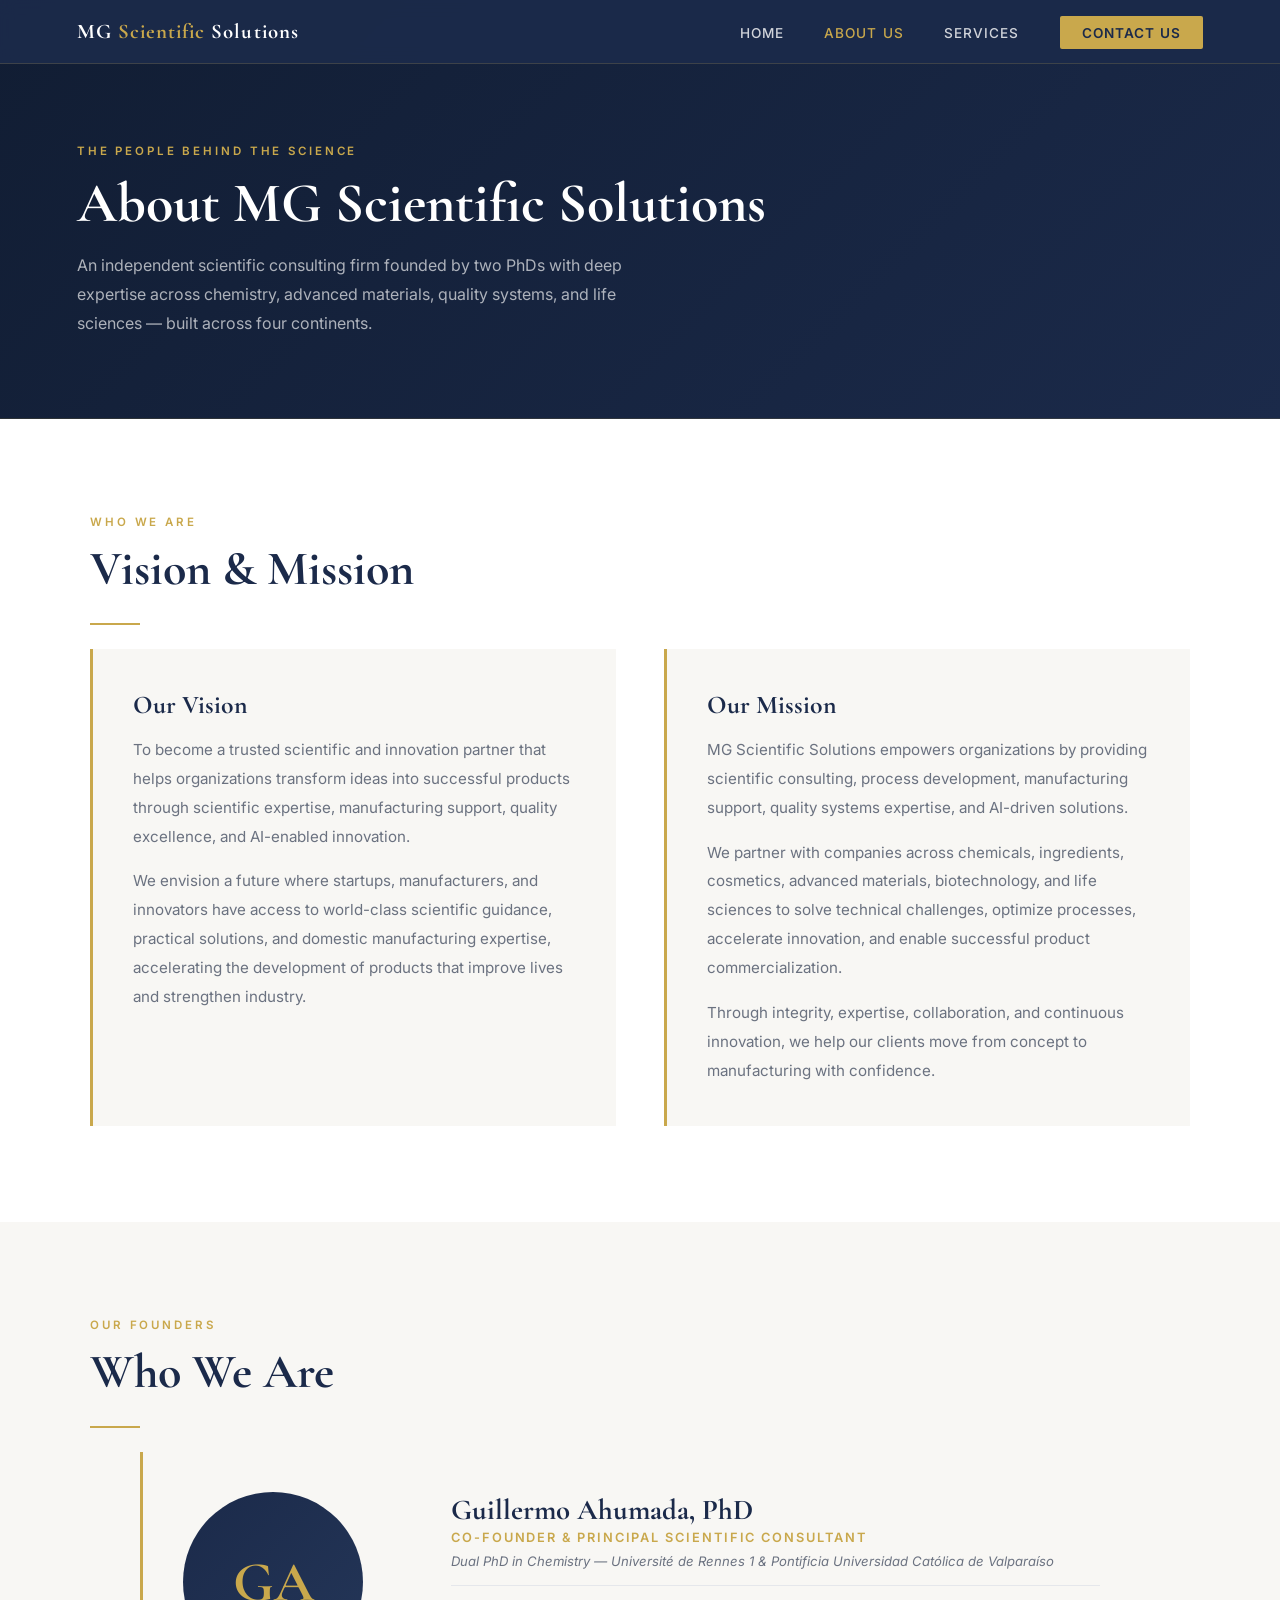
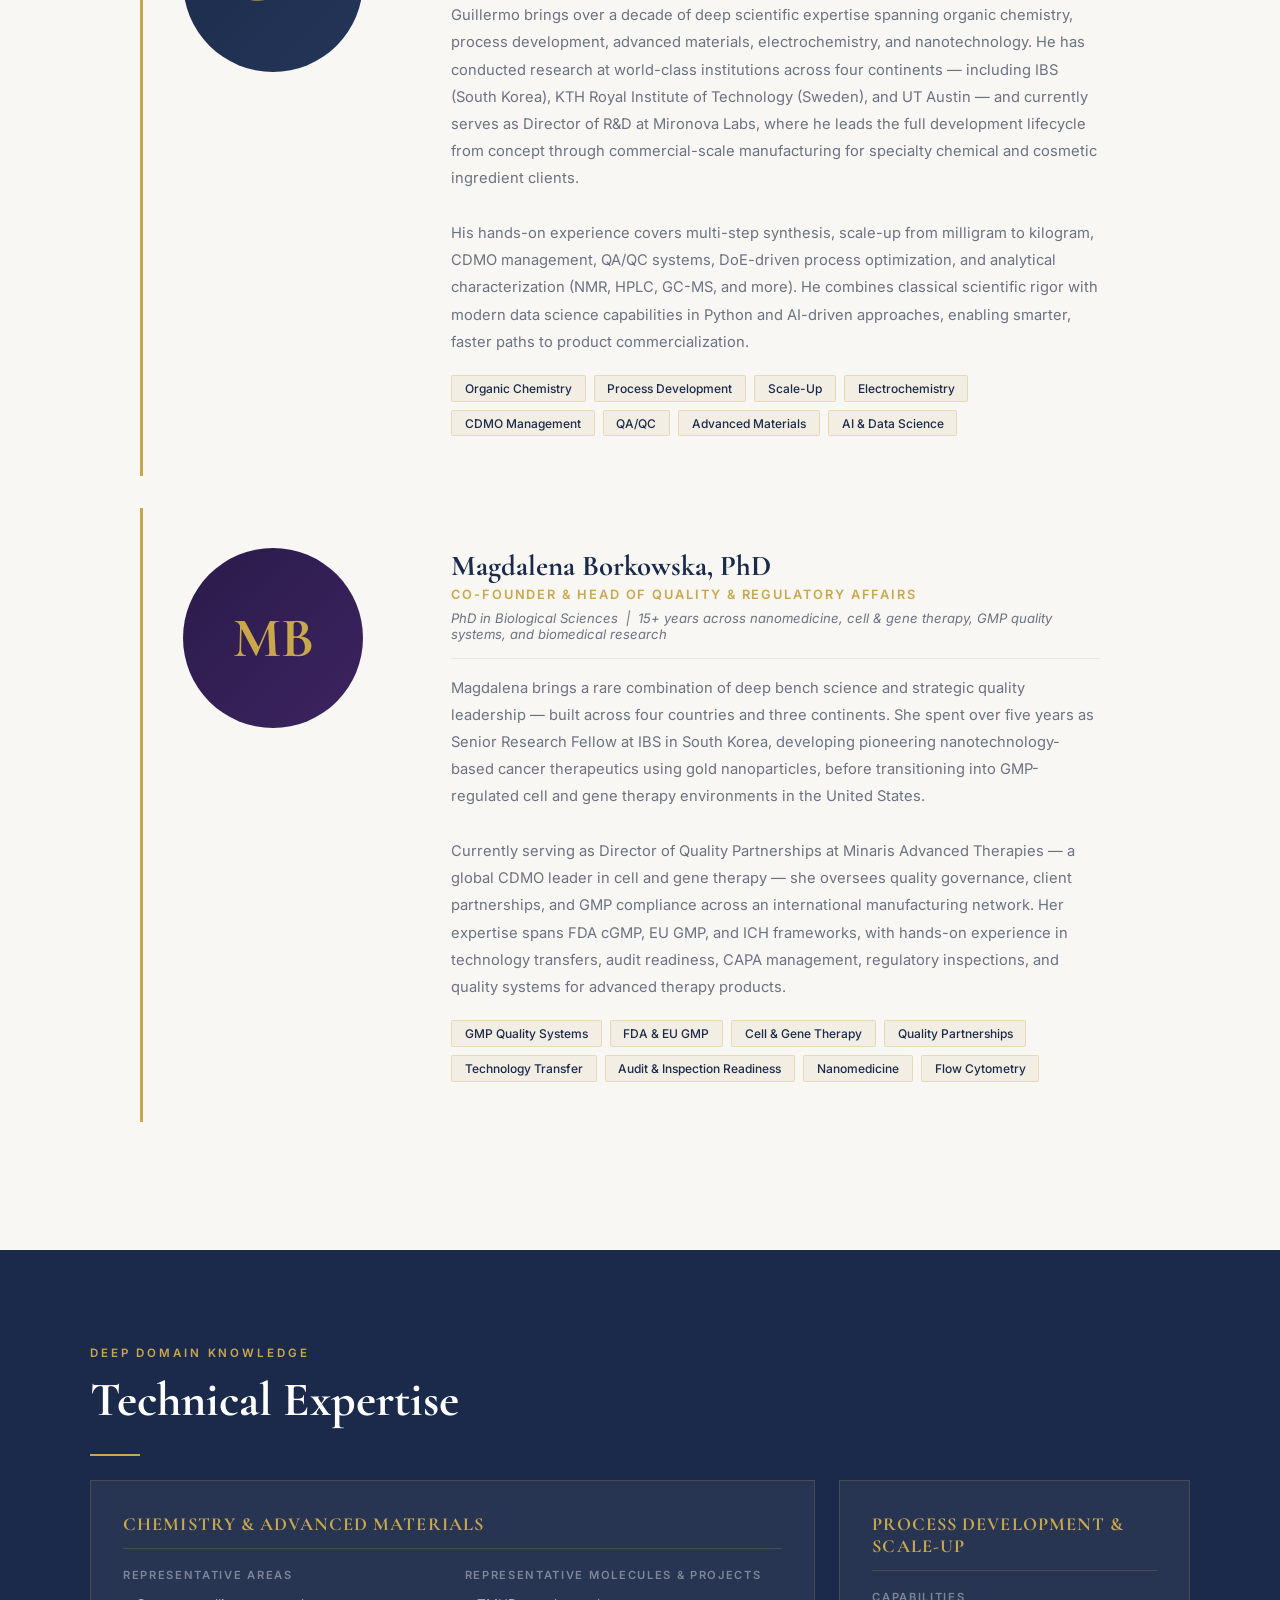
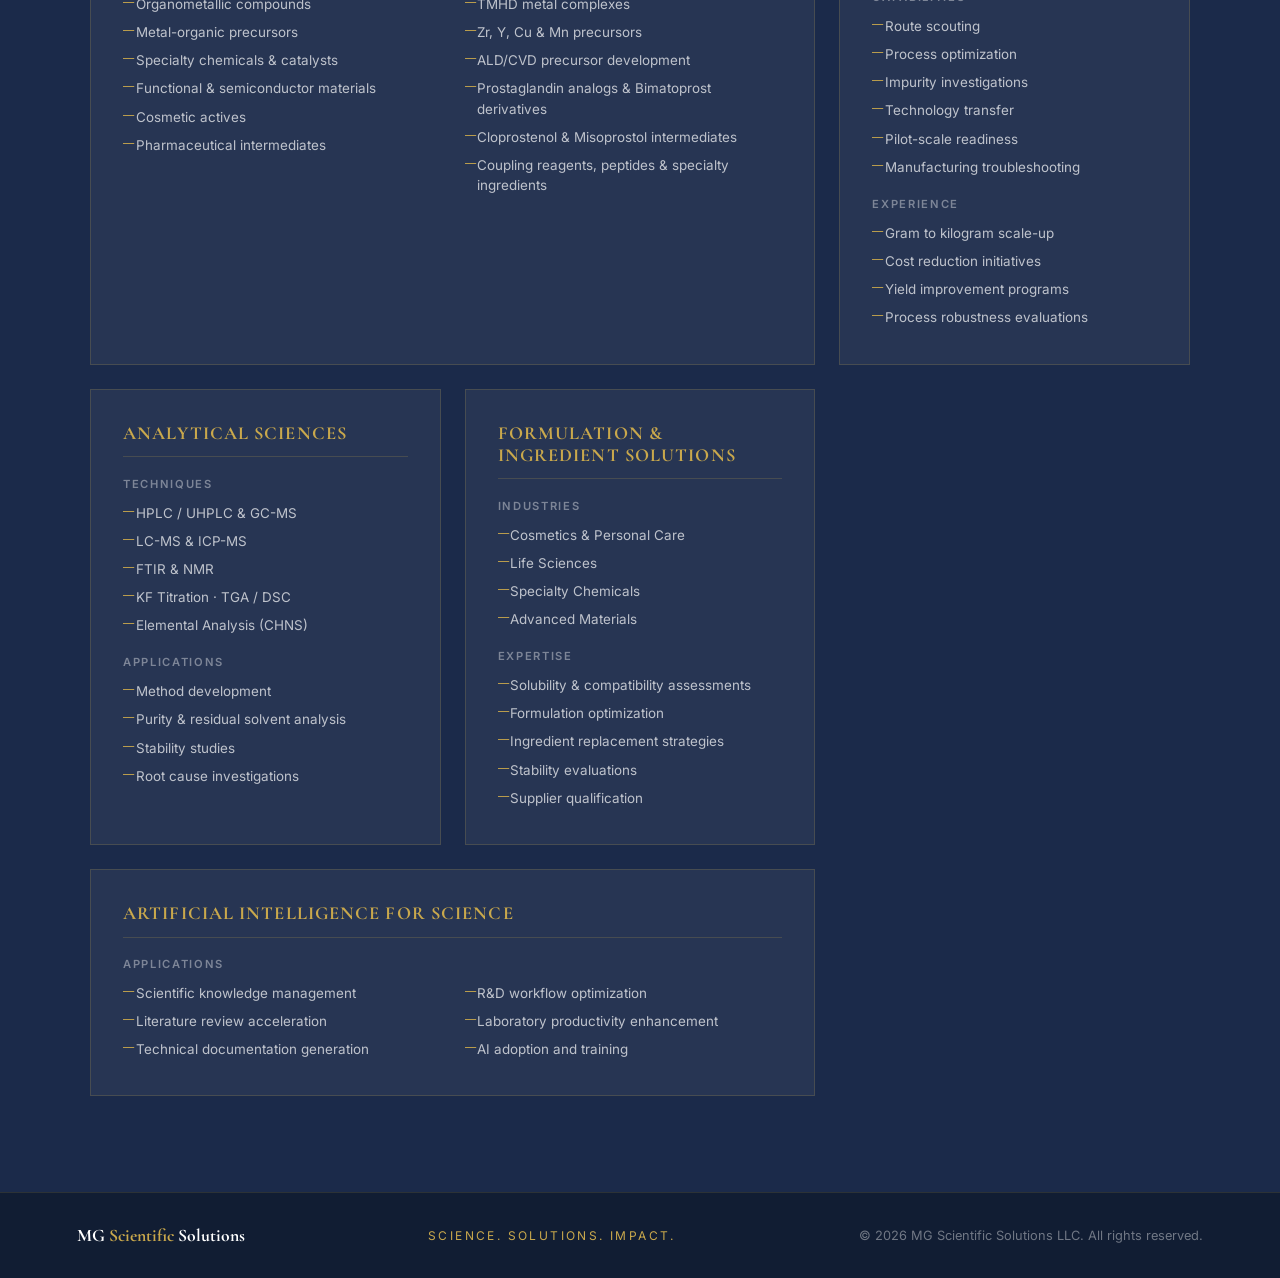
==== about.html @ 486f7069 "Restructure into 4 separate pages with shared stylesheet" ====
<!DOCTYPE html>
<html lang="en">
<head>
  <meta charset="UTF-8" />
  <meta name="viewport" content="width=device-width, initial-scale=1.0" />
  <title>About Us | MG Scientific Solutions</title>
  <meta name="description" content="Meet the team behind MG Scientific Solutions — Guillermo Ahumada and Magdalena Borkowska, two PhDs with 15+ years of experience across chemistry, advanced materials, quality systems, and cell & gene therapy." />
  <meta name="robots" content="index, follow" />
  <link href="https://fonts.googleapis.com/css2?family=Cormorant+Garamond:wght@400;600;700&family=Inter:wght@300;400;500;600&display=swap" rel="stylesheet" />
  <link rel="stylesheet" href="styles.css" />
  <style>
    .vm-grid { display: grid; grid-template-columns: 1fr 1fr; gap: 3rem; max-width: 1100px; margin: 0 auto; }
    .vm-card { padding: 2.5rem; border-left: 3px solid var(--gold); background: var(--off-white); }
    .vm-card h3 { font-family: 'Cormorant Garamond', serif; font-size: 1.6rem; font-weight: 700; color: var(--navy); margin-bottom: 1rem; }
    .vm-card p { color: var(--gray); font-size: 0.95rem; line-height: 1.9; }
    .vm-card p + p { margin-top: 1rem; }
    @media (max-width: 768px) { .vm-grid { grid-template-columns: 1fr; } }
  </style>
</head>
<body>

  <nav>
    <a href="index.html" class="nav-logo">MG <span>Scientific</span> Solutions</a>
    <ul class="nav-links">
      <li><a href="index.html">Home</a></li>
      <li><a href="about.html" class="active">About Us</a></li>
      <li><a href="services.html">Services</a></li>
      <li><a href="contact.html" class="nav-cta">Contact Us</a></li>
    </ul>
  </nav>

  <!-- PAGE HERO -->
  <div class="page-hero">
    <div class="section-label">The People Behind The Science</div>
    <h1>About MG Scientific Solutions</h1>
    <p>An independent scientific consulting firm founded by two PhDs with deep expertise across chemistry, advanced materials, quality systems, and life sciences — built across four continents.</p>
  </div>

  <!-- VISION & MISSION -->
  <section style="background:var(--white);">
    <div style="max-width:1100px; margin:0 auto;">
      <div class="section-label">Who We Are</div>
      <h2 class="section-title">Vision &amp; Mission</h2>
      <div class="divider"></div>
      <div class="vm-grid">
        <div class="vm-card">
          <h3>Our Vision</h3>
          <p>To become a trusted scientific and innovation partner that helps organizations transform ideas into successful products through scientific expertise, manufacturing support, quality excellence, and AI-enabled innovation.</p>
          <p>We envision a future where startups, manufacturers, and innovators have access to world-class scientific guidance, practical solutions, and domestic manufacturing expertise, accelerating the development of products that improve lives and strengthen industry.</p>
        </div>
        <div class="vm-card">
          <h3>Our Mission</h3>
          <p>MG Scientific Solutions empowers organizations by providing scientific consulting, process development, manufacturing support, quality systems expertise, and AI-driven solutions.</p>
          <p>We partner with companies across chemicals, ingredients, cosmetics, advanced materials, biotechnology, and life sciences to solve technical challenges, optimize processes, accelerate innovation, and enable successful product commercialization.</p>
          <p>Through integrity, expertise, collaboration, and continuous innovation, we help our clients move from concept to manufacturing with confidence.</p>
        </div>
      </div>
    </div>
  </section>

  <!-- TEAM -->
  <section style="background:var(--off-white);">
    <div style="max-width:1100px; margin:0 auto;">
      <div class="section-label">Our Founders</div>
      <h2 class="section-title">Who We Are</h2>
      <div class="divider"></div>

      <div class="team-card">
        <div><div class="team-avatar">GA</div></div>
        <div class="team-info">
          <h3>Guillermo Ahumada, PhD</h3>
          <div class="team-role">Co-Founder &amp; Principal Scientific Consultant</div>
          <div class="team-credentials">Dual PhD in Chemistry — Université de Rennes 1 &amp; Pontificia Universidad Católica de Valparaíso</div>
          <p class="team-bio">Guillermo brings over a decade of deep scientific expertise spanning organic chemistry, process development, advanced materials, electrochemistry, and nanotechnology. He has conducted research at world-class institutions across four continents — including IBS (South Korea), KTH Royal Institute of Technology (Sweden), and UT Austin — and currently serves as Director of R&amp;D at Mironova Labs, where he leads the full development lifecycle from concept through commercial-scale manufacturing for specialty chemical and cosmetic ingredient clients.<br/><br/>
          His hands-on experience covers multi-step synthesis, scale-up from milligram to kilogram, CDMO management, QA/QC systems, DoE-driven process optimization, and analytical characterization (NMR, HPLC, GC-MS, and more). He combines classical scientific rigor with modern data science capabilities in Python and AI-driven approaches, enabling smarter, faster paths to product commercialization.</p>
          <div class="team-tags">
            <span class="team-tag">Organic Chemistry</span>
            <span class="team-tag">Process Development</span>
            <span class="team-tag">Scale-Up</span>
            <span class="team-tag">Electrochemistry</span>
            <span class="team-tag">CDMO Management</span>
            <span class="team-tag">QA/QC</span>
            <span class="team-tag">Advanced Materials</span>
            <span class="team-tag">AI &amp; Data Science</span>
          </div>
        </div>
      </div>

      <div class="team-card">
        <div><div class="team-avatar" style="background:linear-gradient(135deg,#2a1a4a 0%,#3d2460 100%);">MB</div></div>
        <div class="team-info">
          <h3>Magdalena Borkowska, PhD</h3>
          <div class="team-role">Co-Founder &amp; Head of Quality &amp; Regulatory Affairs</div>
          <div class="team-credentials">PhD in Biological Sciences &nbsp;|&nbsp; 15+ years across nanomedicine, cell &amp; gene therapy, GMP quality systems, and biomedical research</div>
          <p class="team-bio">Magdalena brings a rare combination of deep bench science and strategic quality leadership — built across four countries and three continents. She spent over five years as Senior Research Fellow at IBS in South Korea, developing pioneering nanotechnology-based cancer therapeutics using gold nanoparticles, before transitioning into GMP-regulated cell and gene therapy environments in the United States.<br/><br/>
          Currently serving as Director of Quality Partnerships at Minaris Advanced Therapies — a global CDMO leader in cell and gene therapy — she oversees quality governance, client partnerships, and GMP compliance across an international manufacturing network. Her expertise spans FDA cGMP, EU GMP, and ICH frameworks, with hands-on experience in technology transfers, audit readiness, CAPA management, regulatory inspections, and quality systems for advanced therapy products.</p>
          <div class="team-tags">
            <span class="team-tag">GMP Quality Systems</span>
            <span class="team-tag">FDA &amp; EU GMP</span>
            <span class="team-tag">Cell &amp; Gene Therapy</span>
            <span class="team-tag">Quality Partnerships</span>
            <span class="team-tag">Technology Transfer</span>
            <span class="team-tag">Audit &amp; Inspection Readiness</span>
            <span class="team-tag">Nanomedicine</span>
            <span class="team-tag">Flow Cytometry</span>
          </div>
        </div>
      </div>
    </div>
  </section>

  <!-- TECHNICAL EXPERTISE -->
  <section style="background:var(--navy);">
    <div style="max-width:1100px; margin:0 auto;">
      <div class="section-label">Deep Domain Knowledge</div>
      <h2 class="section-title" style="color:var(--white);">Technical Expertise</h2>
      <div class="divider"></div>
      <div class="expertise-grid">
        <div class="expertise-card wide">
          <h3>Chemistry &amp; Advanced Materials</h3>
          <div class="expertise-two-col">
            <div>
              <div class="expertise-col-label">Representative Areas</div>
              <ul class="expertise-list">
                <li>Organometallic compounds</li>
                <li>Metal-organic precursors</li>
                <li>Specialty chemicals &amp; catalysts</li>
                <li>Functional &amp; semiconductor materials</li>
                <li>Cosmetic actives</li>
                <li>Pharmaceutical intermediates</li>
              </ul>
            </div>
            <div>
              <div class="expertise-col-label">Representative Molecules &amp; Projects</div>
              <ul class="expertise-list">
                <li>TMHD metal complexes</li>
                <li>Zr, Y, Cu &amp; Mn precursors</li>
                <li>ALD/CVD precursor development</li>
                <li>Prostaglandin analogs &amp; Bimatoprost derivatives</li>
                <li>Cloprostenol &amp; Misoprostol intermediates</li>
                <li>Coupling reagents, peptides &amp; specialty ingredients</li>
              </ul>
            </div>
          </div>
        </div>
        <div class="expertise-card">
          <h3>Process Development &amp; Scale-Up</h3>
          <div class="expertise-col-label">Capabilities</div>
          <ul class="expertise-list">
            <li>Route scouting</li>
            <li>Process optimization</li>
            <li>Impurity investigations</li>
            <li>Technology transfer</li>
            <li>Pilot-scale readiness</li>
            <li>Manufacturing troubleshooting</li>
          </ul>
          <div class="expertise-col-label">Experience</div>
          <ul class="expertise-list">
            <li>Gram to kilogram scale-up</li>
            <li>Cost reduction initiatives</li>
            <li>Yield improvement programs</li>
            <li>Process robustness evaluations</li>
          </ul>
        </div>
        <div class="expertise-card">
          <h3>Analytical Sciences</h3>
          <div class="expertise-col-label">Techniques</div>
          <ul class="expertise-list">
            <li>HPLC / UHPLC &amp; GC-MS</li>
            <li>LC-MS &amp; ICP-MS</li>
            <li>FTIR &amp; NMR</li>
            <li>KF Titration · TGA / DSC</li>
            <li>Elemental Analysis (CHNS)</li>
          </ul>
          <div class="expertise-col-label">Applications</div>
          <ul class="expertise-list">
            <li>Method development</li>
            <li>Purity &amp; residual solvent analysis</li>
            <li>Stability studies</li>
            <li>Root cause investigations</li>
          </ul>
        </div>
        <div class="expertise-card">
          <h3>Formulation &amp; Ingredient Solutions</h3>
          <div class="expertise-col-label">Industries</div>
          <ul class="expertise-list">
            <li>Cosmetics &amp; Personal Care</li>
            <li>Life Sciences</li>
            <li>Specialty Chemicals</li>
            <li>Advanced Materials</li>
          </ul>
          <div class="expertise-col-label">Expertise</div>
          <ul class="expertise-list">
            <li>Solubility &amp; compatibility assessments</li>
            <li>Formulation optimization</li>
            <li>Ingredient replacement strategies</li>
            <li>Stability evaluations</li>
            <li>Supplier qualification</li>
          </ul>
        </div>
        <div class="expertise-card wide">
          <h3>Artificial Intelligence for Science</h3>
          <div class="expertise-two-col">
            <div>
              <div class="expertise-col-label">Applications</div>
              <ul class="expertise-list">
                <li>Scientific knowledge management</li>
                <li>Literature review acceleration</li>
                <li>Technical documentation generation</li>
              </ul>
            </div>
            <div>
              <div class="expertise-col-label">&nbsp;</div>
              <ul class="expertise-list">
                <li>R&amp;D workflow optimization</li>
                <li>Laboratory productivity enhancement</li>
                <li>AI adoption and training</li>
              </ul>
            </div>
          </div>
        </div>
      </div>
    </div>
  </section>

  <footer>
    <a href="index.html" class="footer-logo">MG <span>Scientific</span> Solutions</a>
    <p class="footer-tagline">Science. Solutions. Impact.</p>
    <p>&copy; 2026 MG Scientific Solutions LLC. All rights reserved.</p>
  </footer>

</body>
</html>
---- styles.css ----
*, *::before, *::after { box-sizing: border-box; margin: 0; padding: 0; }

:root {
  --gold: #C9A84C;
  --gold-light: #e0c06e;
  --navy: #1B2A4A;
  --navy-dark: #111d33;
  --white: #ffffff;
  --off-white: #f8f7f4;
  --gray: #6b7280;
  --light-gray: #e5e7eb;
}

html { scroll-behavior: smooth; }

body {
  font-family: 'Inter', sans-serif;
  color: var(--navy);
  background: var(--white);
}

/* NAV */
nav {
  position: fixed;
  top: 0; left: 0; right: 0;
  z-index: 100;
  display: flex;
  align-items: center;
  justify-content: space-between;
  padding: 1.2rem 6%;
  background: rgba(27, 42, 74, 0.97);
  backdrop-filter: blur(8px);
  border-bottom: 1px solid rgba(201, 168, 76, 0.2);
}

.nav-logo {
  font-family: 'Cormorant Garamond', serif;
  font-size: 1.3rem;
  font-weight: 700;
  color: var(--white);
  letter-spacing: 0.05em;
  text-decoration: none;
}

.nav-logo span { color: var(--gold); }

.nav-links {
  display: flex;
  gap: 2.5rem;
  list-style: none;
  align-items: center;
}

.nav-links a {
  color: rgba(255,255,255,0.8);
  text-decoration: none;
  font-size: 0.85rem;
  font-weight: 500;
  letter-spacing: 0.08em;
  text-transform: uppercase;
  transition: color 0.2s;
}

.nav-links a:hover { color: var(--gold); }
.nav-links a.active { color: var(--gold); }

.nav-cta {
  background: var(--gold) !important;
  color: var(--navy) !important;
  padding: 0.55rem 1.4rem;
  border-radius: 2px;
  font-weight: 600 !important;
  transition: background 0.2s !important;
}

.nav-cta:hover { background: var(--gold-light) !important; }

/* PAGE HERO (for inner pages) */
.page-hero {
  background: linear-gradient(135deg, var(--navy-dark) 0%, var(--navy) 100%);
  padding: 9rem 6% 5rem;
  border-bottom: 1px solid rgba(201,168,76,0.15);
}

.page-hero .section-label { margin-bottom: 0.8rem; }

.page-hero h1 {
  font-family: 'Cormorant Garamond', serif;
  font-size: clamp(2.2rem, 5vw, 3.5rem);
  font-weight: 700;
  color: var(--white);
  line-height: 1.15;
  margin-bottom: 1rem;
}

.page-hero p {
  color: rgba(255,255,255,0.65);
  font-size: 1rem;
  line-height: 1.8;
  max-width: 580px;
}

/* SECTIONS */
section { padding: 6rem 6%; }

.section-label {
  font-size: 0.72rem;
  letter-spacing: 0.25em;
  text-transform: uppercase;
  color: var(--gold);
  font-weight: 600;
  margin-bottom: 0.8rem;
}

.section-title {
  font-family: 'Cormorant Garamond', serif;
  font-size: clamp(2rem, 4vw, 3rem);
  font-weight: 700;
  color: var(--navy);
  line-height: 1.2;
  margin-bottom: 1.5rem;
}

.divider {
  width: 50px;
  height: 2px;
  background: var(--gold);
  margin-bottom: 1.5rem;
}

/* BUTTONS */
.btn-primary {
  background: var(--gold);
  color: var(--navy);
  padding: 0.9rem 2.2rem;
  border: none;
  border-radius: 2px;
  font-weight: 600;
  font-size: 0.9rem;
  letter-spacing: 0.06em;
  text-transform: uppercase;
  text-decoration: none;
  display: inline-block;
  transition: background 0.2s, transform 0.2s;
  cursor: pointer;
}

.btn-primary:hover { background: var(--gold-light); transform: translateY(-1px); }

.btn-outline {
  background: transparent;
  color: var(--white);
  padding: 0.9rem 2.2rem;
  border: 1px solid rgba(255,255,255,0.4);
  border-radius: 2px;
  font-weight: 500;
  font-size: 0.9rem;
  letter-spacing: 0.06em;
  text-transform: uppercase;
  text-decoration: none;
  display: inline-block;
  transition: border-color 0.2s, color 0.2s;
}

.btn-outline:hover { border-color: var(--gold); color: var(--gold); }

/* PILLARS */
.pillars-grid {
  display: grid;
  grid-template-columns: repeat(4, 1fr);
  gap: 1.5rem;
  max-width: 1100px;
  margin: 0 auto;
}

.pillar-card {
  background: var(--white);
  border: 1px solid var(--light-gray);
  border-top: 3px solid var(--gold);
  padding: 2rem 1.5rem;
  text-align: center;
  transition: transform 0.2s, box-shadow 0.2s;
}

.pillar-card:hover { transform: translateY(-4px); box-shadow: 0 12px 32px rgba(27,42,74,0.1); }

.pillar-icon {
  width: 52px; height: 52px;
  background: rgba(201,168,76,0.1);
  border-radius: 50%;
  display: flex;
  align-items: center;
  justify-content: center;
  margin: 0 auto 1.2rem;
  font-size: 1.4rem;
}

.pillar-card h3 {
  font-family: 'Cormorant Garamond', serif;
  font-size: 1.15rem;
  font-weight: 700;
  color: var(--navy);
  letter-spacing: 0.08em;
  text-transform: uppercase;
  margin-bottom: 0.6rem;
}

.pillar-card p { font-size: 0.85rem; color: var(--gray); line-height: 1.6; }

/* TEAM */
.team-card {
  display: grid;
  grid-template-columns: 220px 1fr;
  gap: 3rem;
  max-width: 1000px;
  margin: 0 auto 2rem;
  background: var(--off-white);
  border-left: 3px solid var(--gold);
  padding: 2.5rem;
}

.team-avatar {
  width: 180px; height: 180px;
  border-radius: 50%;
  background: linear-gradient(135deg, var(--navy) 0%, #243658 100%);
  display: flex;
  align-items: center;
  justify-content: center;
  font-family: 'Cormorant Garamond', serif;
  font-size: 3.5rem;
  font-weight: 700;
  color: var(--gold);
  flex-shrink: 0;
}

.team-info h3 {
  font-family: 'Cormorant Garamond', serif;
  font-size: 1.8rem;
  font-weight: 700;
  color: var(--navy);
  margin-bottom: 0.2rem;
}

.team-role {
  font-size: 0.8rem;
  letter-spacing: 0.15em;
  text-transform: uppercase;
  color: var(--gold);
  font-weight: 600;
  margin-bottom: 0.5rem;
}

.team-credentials {
  font-size: 0.82rem;
  color: var(--gray);
  font-style: italic;
  margin-bottom: 1rem;
  padding-bottom: 1rem;
  border-bottom: 1px solid var(--light-gray);
}

.team-bio { font-size: 0.92rem; color: var(--gray); line-height: 1.85; }

.team-tags { display: flex; flex-wrap: wrap; gap: 0.5rem; margin-top: 1.2rem; }

.team-tag {
  background: rgba(201,168,76,0.1);
  border: 1px solid rgba(201,168,76,0.3);
  color: var(--navy);
  padding: 0.3rem 0.8rem;
  font-size: 0.75rem;
  font-weight: 500;
  border-radius: 2px;
}

/* SERVICES */
.services-grid {
  display: grid;
  grid-template-columns: repeat(3, 1fr);
  gap: 1.5rem;
  max-width: 1100px;
  margin: 0 auto;
}

.service-card {
  background: rgba(255,255,255,0.05);
  border: 1px solid rgba(201,168,76,0.2);
  padding: 2rem;
  transition: background 0.2s, border-color 0.2s;
}

.service-card:hover { background: rgba(201,168,76,0.08); border-color: var(--gold); }

.service-num { font-size: 0.7rem; color: var(--gold); letter-spacing: 0.2em; font-weight: 600; margin-bottom: 1rem; }

.service-card h3 {
  font-family: 'Cormorant Garamond', serif;
  font-size: 1.25rem;
  color: var(--white);
  font-weight: 600;
  margin-bottom: 0.8rem;
}

.service-card p { font-size: 0.87rem; color: rgba(255,255,255,0.6); line-height: 1.7; }

/* EXPERTISE */
.expertise-grid {
  display: grid;
  grid-template-columns: repeat(3, 1fr);
  gap: 1.5rem;
  max-width: 1100px;
  margin: 0 auto;
}

.expertise-card {
  background: rgba(255,255,255,0.05);
  border: 1px solid rgba(201,168,76,0.2);
  padding: 2rem;
  transition: background 0.2s, border-color 0.2s;
}

.expertise-card:hover { background: rgba(201,168,76,0.08); border-color: var(--gold); }
.expertise-card.wide { grid-column: span 2; }

.expertise-card h3 {
  font-family: 'Cormorant Garamond', serif;
  font-size: 1.15rem;
  color: var(--gold);
  font-weight: 700;
  letter-spacing: 0.06em;
  text-transform: uppercase;
  margin-bottom: 1.2rem;
  padding-bottom: 0.8rem;
  border-bottom: 1px solid rgba(201,168,76,0.2);
}

.expertise-col-label {
  font-size: 0.7rem;
  letter-spacing: 0.15em;
  text-transform: uppercase;
  color: rgba(255,255,255,0.4);
  font-weight: 600;
  margin-bottom: 0.5rem;
  margin-top: 1rem;
}

.expertise-col-label:first-of-type { margin-top: 0; }

.expertise-list { list-style: none; }

.expertise-list li {
  font-size: 0.84rem;
  color: rgba(255,255,255,0.7);
  padding: 0.25rem 0 0.25rem 0.8rem;
  position: relative;
  line-height: 1.5;
}

.expertise-list li::before { content: '—'; position: absolute; left: 0; color: var(--gold); font-size: 0.7rem; }

.expertise-two-col { display: grid; grid-template-columns: 1fr 1fr; gap: 1.5rem; }

/* INDUSTRIES */
.industries-grid { display: flex; flex-wrap: wrap; gap: 1rem; margin-top: 2rem; }

.industry-tag {
  background: var(--white);
  border: 1px solid var(--light-gray);
  color: var(--navy);
  padding: 0.6rem 1.4rem;
  font-size: 0.85rem;
  font-weight: 500;
  letter-spacing: 0.04em;
  border-radius: 2px;
  transition: border-color 0.2s, color 0.2s;
}

.industry-tag:hover { border-color: var(--gold); color: var(--gold); }

/* FOOTER */
footer {
  background: var(--navy-dark);
  border-top: 1px solid rgba(201,168,76,0.15);
  padding: 2rem 6%;
  display: flex;
  align-items: center;
  justify-content: space-between;
  flex-wrap: wrap;
  gap: 1rem;
}

.footer-logo {
  font-family: 'Cormorant Garamond', serif;
  font-size: 1.1rem;
  font-weight: 700;
  color: var(--white);
  text-decoration: none;
}

.footer-logo span { color: var(--gold); }
footer p { font-size: 0.8rem; color: rgba(255,255,255,0.4); }
.footer-tagline { font-size: 0.75rem; color: var(--gold); letter-spacing: 0.2em; text-transform: uppercase; }

/* MOBILE */
@media (max-width: 900px) {
  .pillars-grid { grid-template-columns: repeat(2, 1fr); }
  .services-grid { grid-template-columns: repeat(2, 1fr); }
  .expertise-grid { grid-template-columns: repeat(2, 1fr); }
  .expertise-card.wide { grid-column: span 2; }
}

@media (max-width: 768px) {
  .nav-links { display: none; }
  .team-card { grid-template-columns: 1fr; }
  .team-avatar { margin: 0 auto; }
  .pillars-grid { grid-template-columns: repeat(2, 1fr); }
  .services-grid { grid-template-columns: 1fr; }
  .expertise-grid { grid-template-columns: 1fr; }
  .expertise-card.wide { grid-column: span 1; }
  .expertise-two-col { grid-template-columns: 1fr; }
  footer { flex-direction: column; text-align: center; }
}
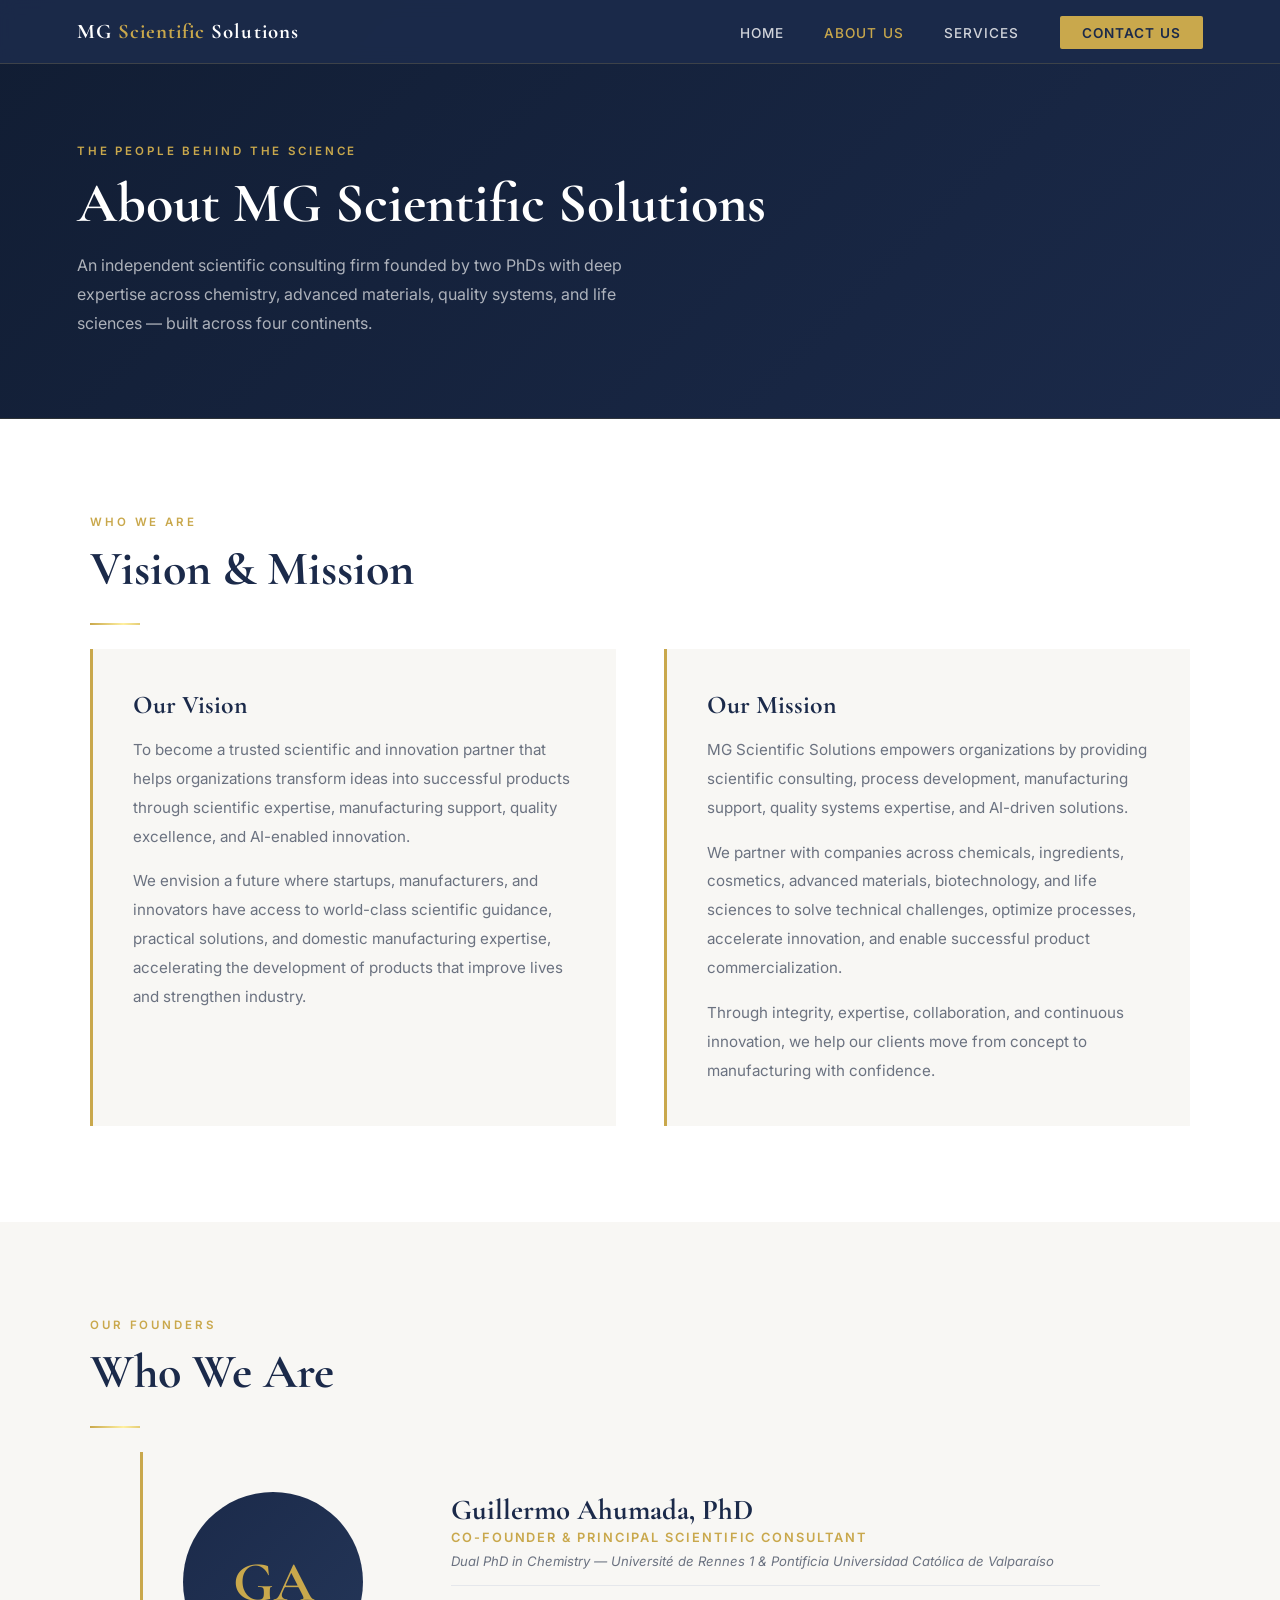
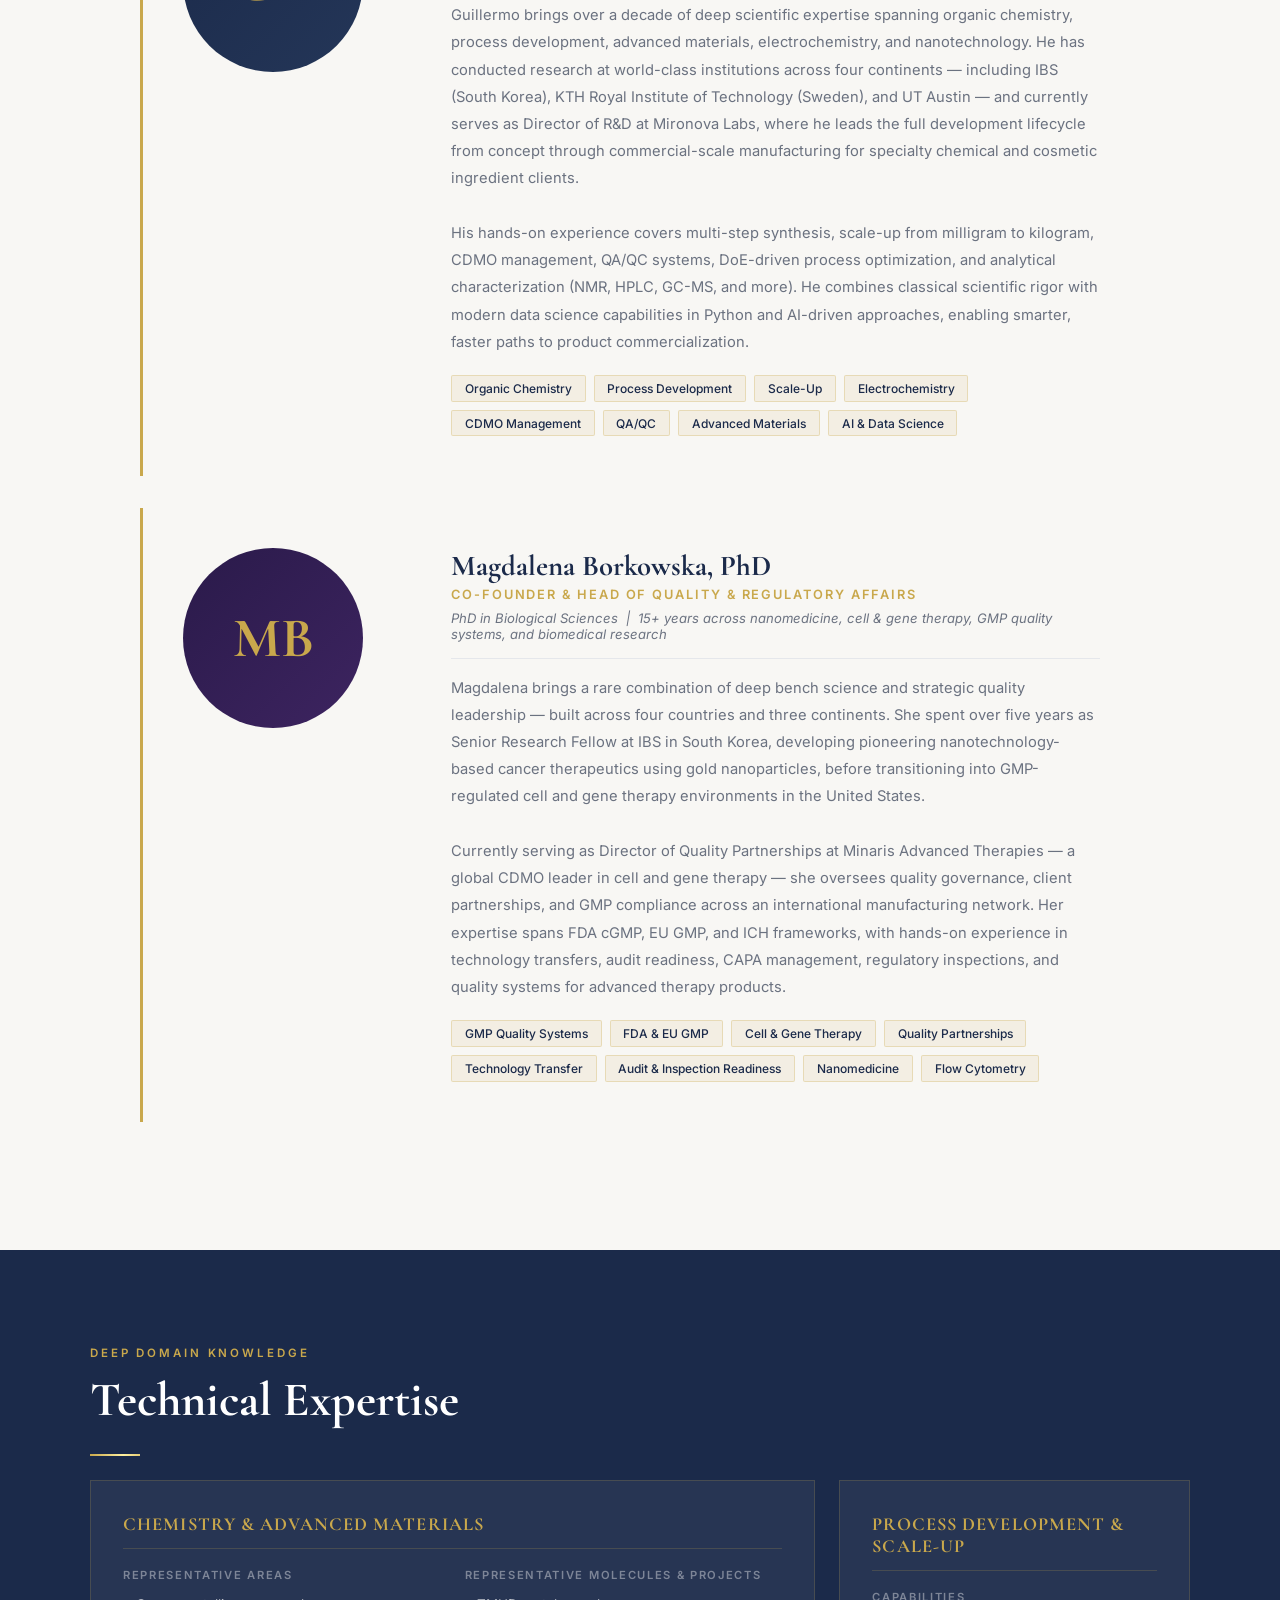
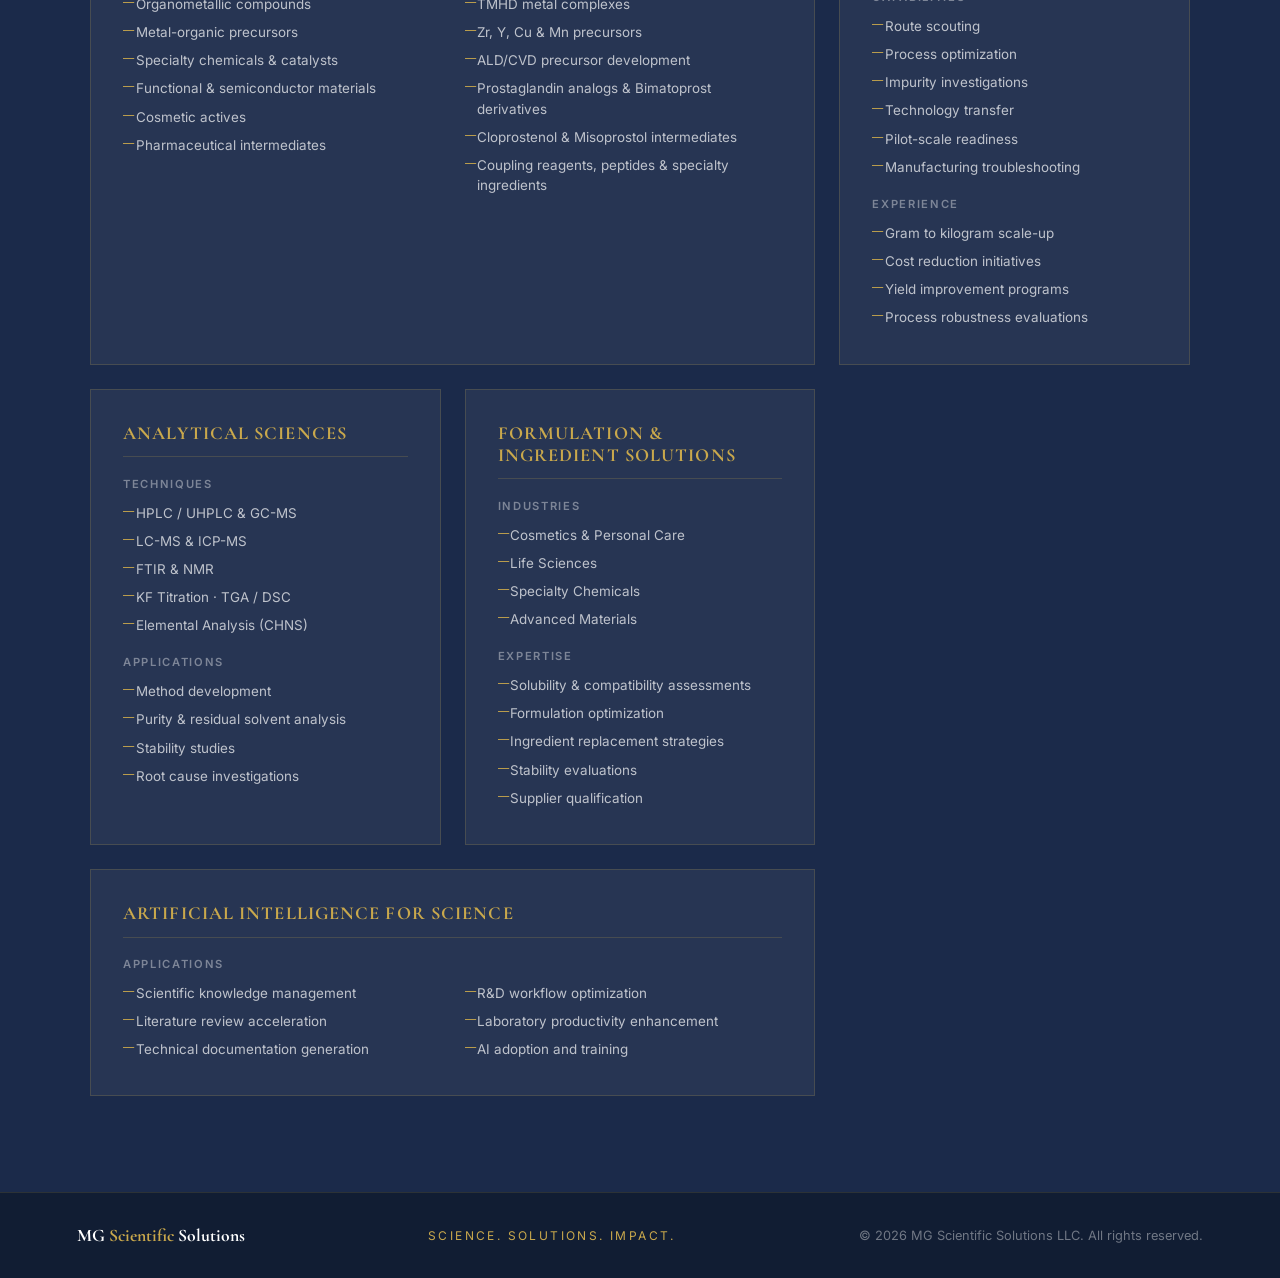
==== commit a3abba73: "Add all animations: particles, typewriter, word cycling, count-up, fade-in, map draw, shimmer, card " ====
--- a/about.html
+++ b/about.html
@@ -223,6 +223,7 @@
     </div>
   </section>
 
+  <script src="animations.js"></script>
   <footer>
     <a href="index.html" class="footer-logo">MG <span>Scientific</span> Solutions</a>
     <p class="footer-tagline">Science. Solutions. Impact.</p>
--- a/styles.css
+++ b/styles.css
@@ -420,3 +420,94 @@
   .expertise-two-col { grid-template-columns: 1fr; }
   footer { flex-direction: column; text-align: center; }
 }
+
+/* ============================================
+   ANIMATIONS
+   ============================================ */
+
+/* 1. Fade up on scroll */
+.fade-up {
+  opacity: 0;
+  transform: translateY(32px);
+  transition: opacity 0.75s cubic-bezier(0.22,1,0.36,1), transform 0.75s cubic-bezier(0.22,1,0.36,1);
+}
+.fade-up.visible { opacity: 1; transform: translateY(0); }
+.fade-up.delay-1 { transition-delay: 0.1s; }
+.fade-up.delay-2 { transition-delay: 0.2s; }
+.fade-up.delay-3 { transition-delay: 0.3s; }
+.fade-up.delay-4 { transition-delay: 0.4s; }
+
+/* 2. Word cycling */
+#cycling-words {
+  transition: opacity 0.35s ease, transform 0.35s ease;
+  display: inline-block;
+}
+
+/* 3. Particle canvas */
+#particle-canvas {
+  position: absolute;
+  top: 0; left: 0;
+  width: 100%; height: 100%;
+  pointer-events: none;
+  z-index: 0;
+}
+
+/* 4. Gold shimmer on logo */
+@keyframes shimmerSweep {
+  0% { background-position: -200% center; }
+  100% { background-position: 200% center; }
+}
+.nav-logo.shimmer-active {
+  background: linear-gradient(90deg, #fff 30%, #C9A84C 45%, #fff2c2 50%, #C9A84C 55%, #fff 70%);
+  background-size: 200% auto;
+  -webkit-background-clip: text;
+  background-clip: text;
+  -webkit-text-fill-color: transparent;
+  animation: shimmerSweep 0.8s linear;
+}
+
+/* 5. Divider shimmer animation */
+@keyframes dividerShimmer {
+  0%   { background-position: -100% center; }
+  100% { background-position: 200% center; }
+}
+.divider {
+  background: linear-gradient(90deg, var(--gold), #fff0a0, var(--gold), var(--gold));
+  background-size: 200% auto;
+  animation: dividerShimmer 2.5s linear infinite;
+}
+
+/* 6. SVG map path draw */
+.map-continent {
+  stroke-dasharray: 3000;
+  stroke-dashoffset: 3000;
+  transition: stroke-dashoffset 2s ease forwards;
+}
+.map-continent.draw { stroke-dashoffset: 0; }
+
+/* 7. Pillar card stagger */
+.pillar-card { transition: transform 0.25s ease, box-shadow 0.25s ease, border-color 0.25s ease; }
+.pillar-card:hover { border-color: var(--gold); box-shadow: 0 0 0 1px var(--gold), 0 16px 40px rgba(201,168,76,0.15); }
+
+/* 8. Service card glow */
+.service-card { transition: background 0.25s, border-color 0.25s, box-shadow 0.25s, transform 0.25s; }
+.service-card:hover { box-shadow: 0 0 20px rgba(201,168,76,0.15); transform: translateY(-3px); }
+
+/* 9. Gold pulse on section labels */
+@keyframes labelPulse {
+  0%, 100% { opacity: 1; }
+  50% { opacity: 0.6; }
+}
+.section-label { animation: labelPulse 3s ease-in-out infinite; }
+
+/* 10. Hero content entrance */
+@keyframes heroFadeIn {
+  from { opacity: 0; transform: translateY(24px); }
+  to   { opacity: 1; transform: translateY(0); }
+}
+.hero-badge  { animation: heroFadeIn 0.8s ease 0.2s both; }
+.hero h1     { animation: heroFadeIn 0.8s ease 0.4s both; }
+.hero-tagline{ animation: heroFadeIn 0.8s ease 0.6s both; }
+.hero p      { animation: heroFadeIn 0.8s ease 0.8s both; }
+.hero-buttons{ animation: heroFadeIn 0.8s ease 1.0s both; }
+.cycling-wrap{ animation: heroFadeIn 0.8s ease 1.1s both; }
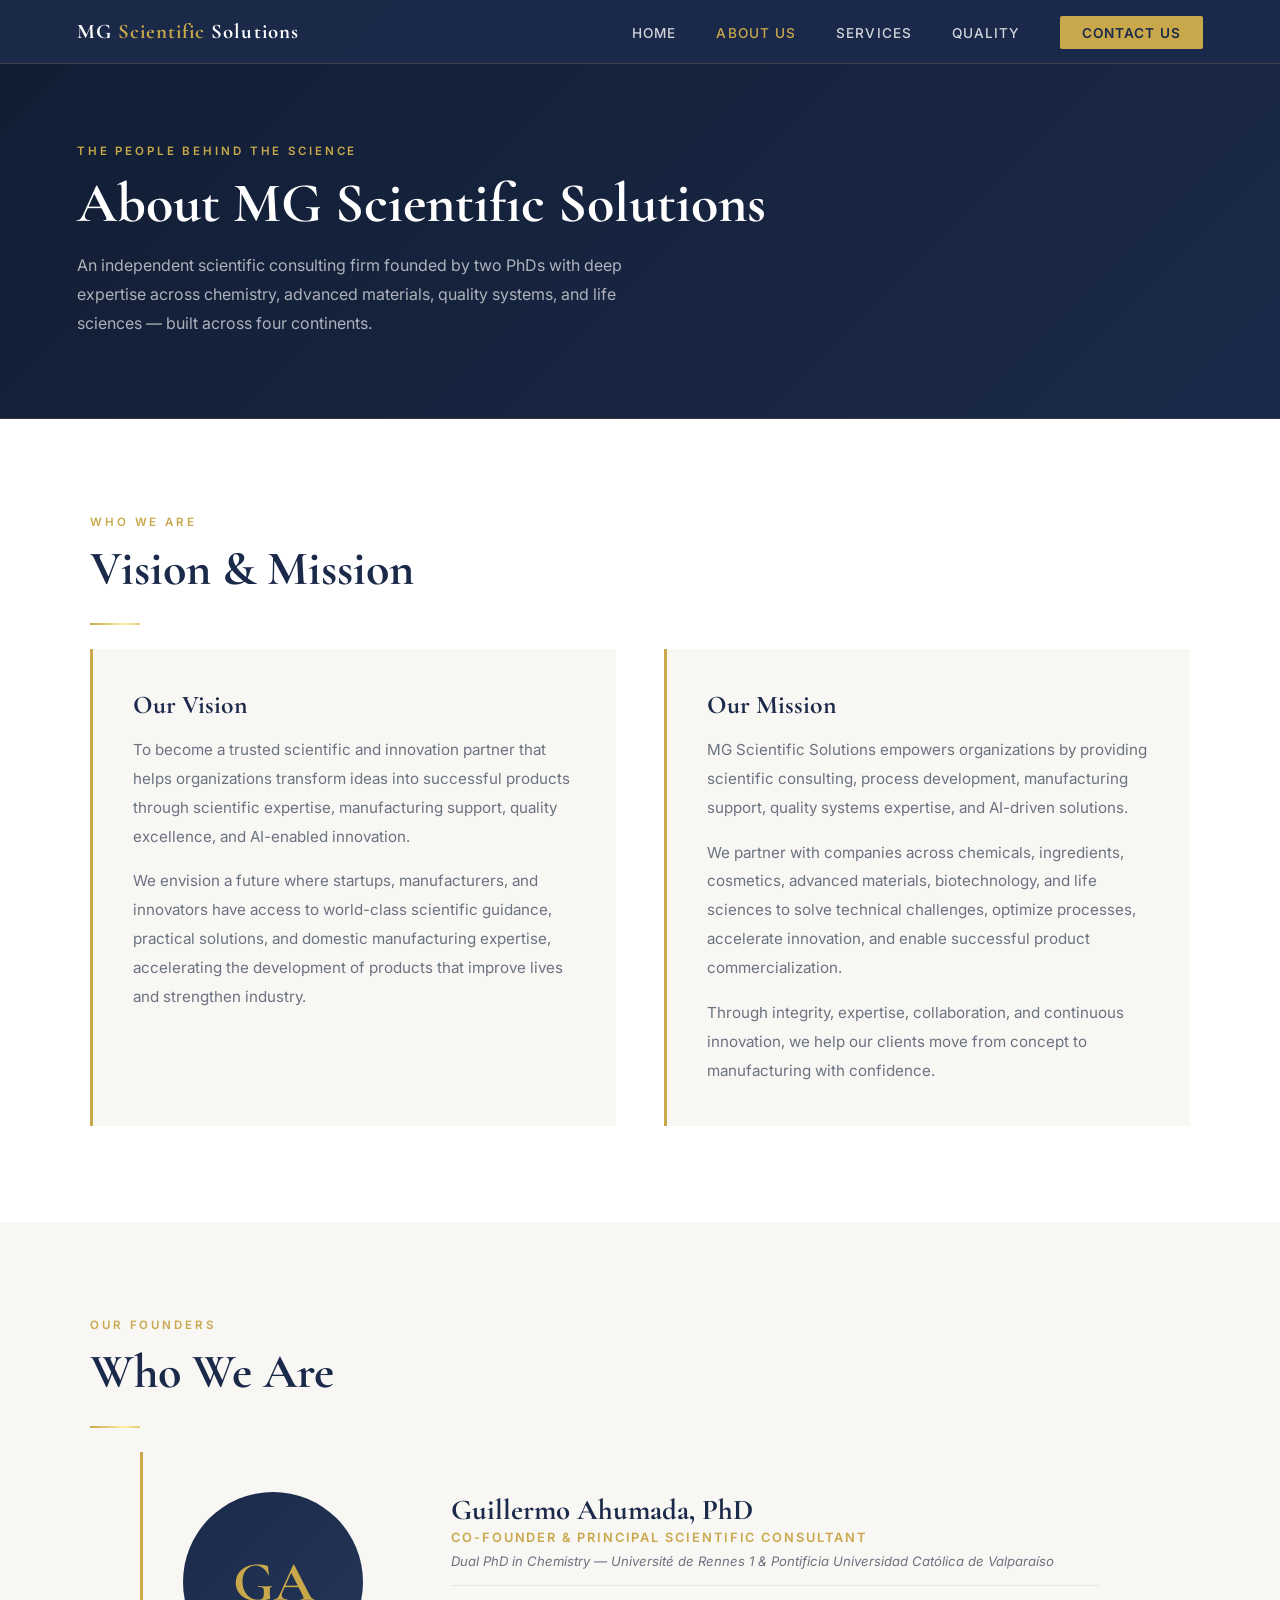
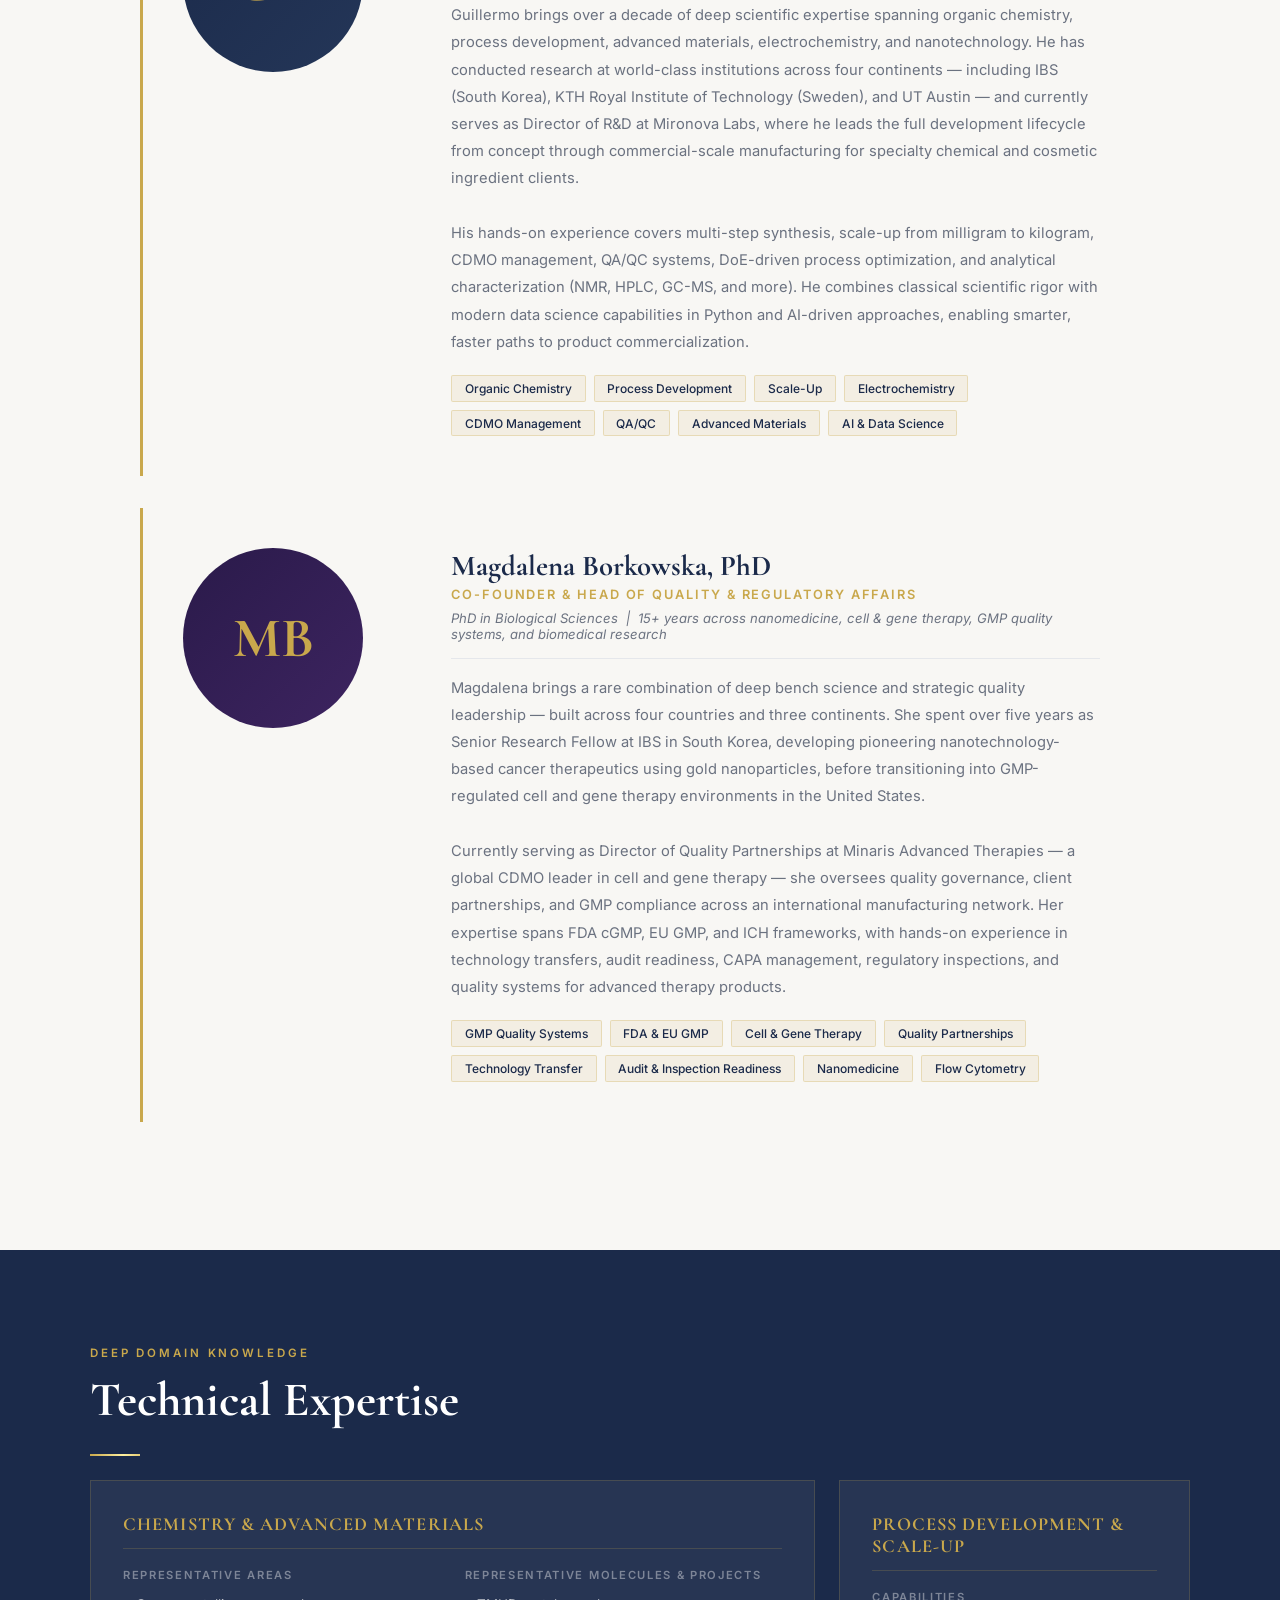
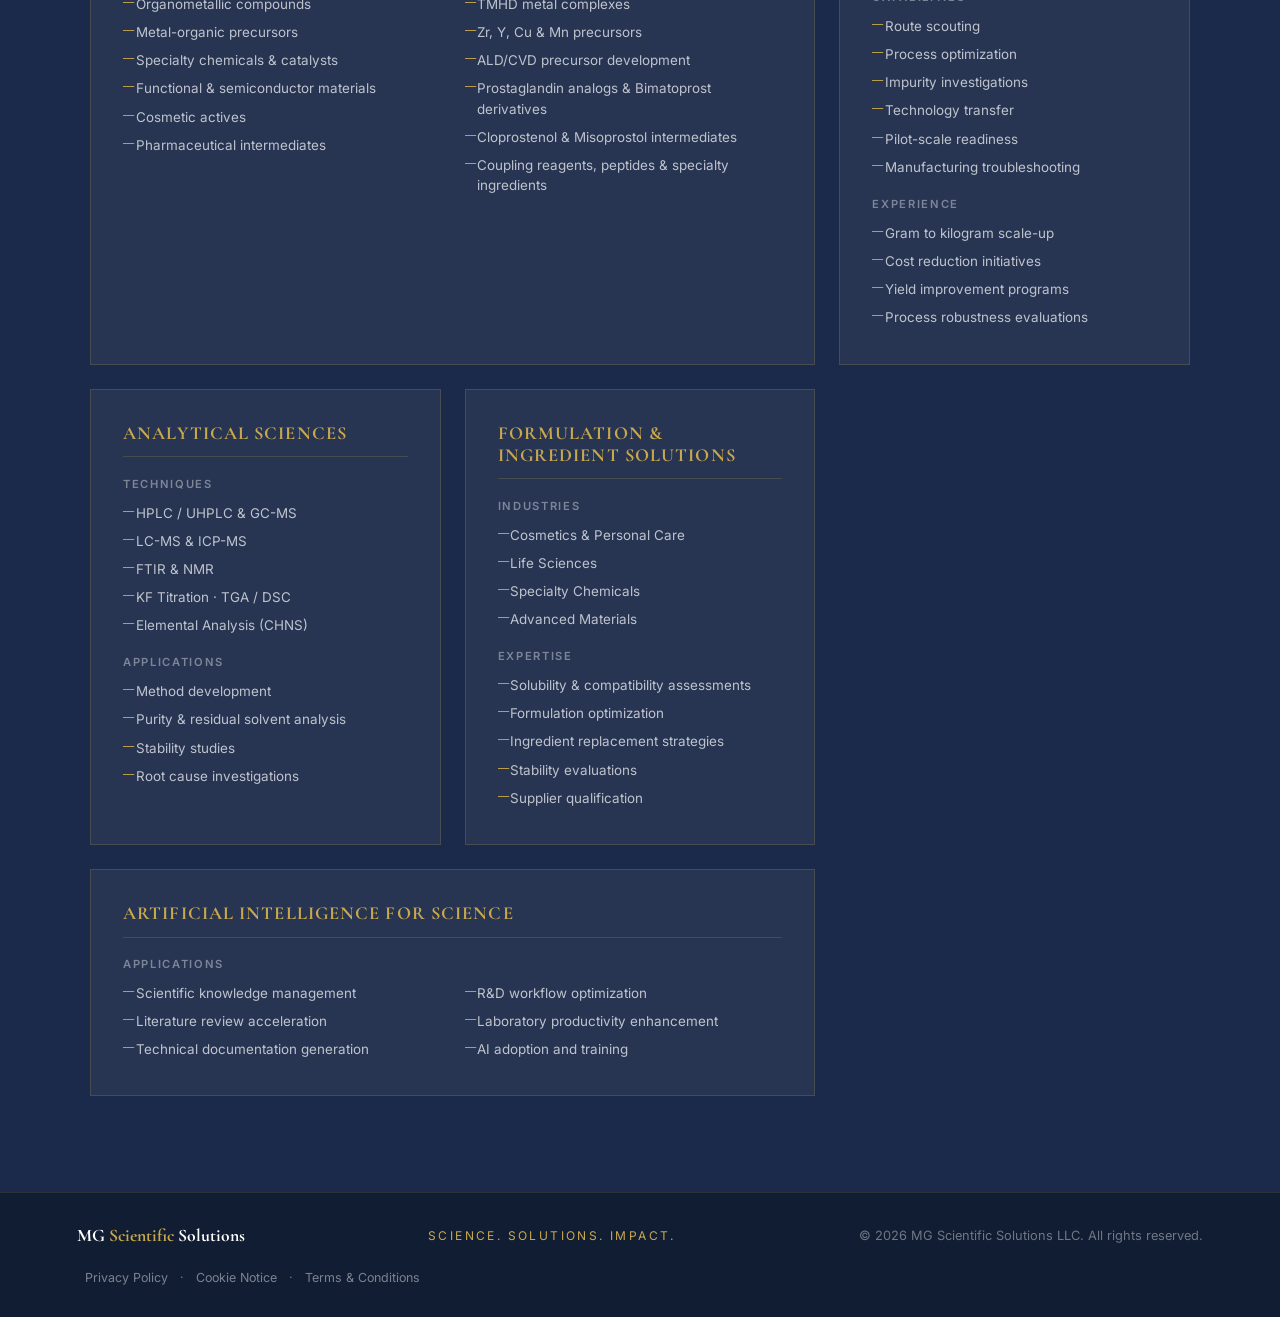
==== commit 4fa721ec: "Add Quality page, Privacy Policy, Cookie Notice, Terms & Conditions — update nav and footer across a" ====
--- a/about.html
+++ b/about.html
@@ -25,6 +25,7 @@
       <li><a href="index.html">Home</a></li>
       <li><a href="about.html" class="active">About Us</a></li>
       <li><a href="services.html">Services</a></li>
+      <li><a href="quality.html">Quality</a></li>
       <li><a href="contact.html" class="nav-cta">Contact Us</a></li>
     </ul>
   </nav>
@@ -228,6 +229,11 @@
     <a href="index.html" class="footer-logo">MG <span>Scientific</span> Solutions</a>
     <p class="footer-tagline">Science. Solutions. Impact.</p>
     <p>&copy; 2026 MG Scientific Solutions LLC. All rights reserved.</p>
+    <p style="margin-top:0.5rem; font-size:0.78rem;">
+      <a href="privacy.html" style="color:rgba(255,255,255,0.45); text-decoration:none; margin:0 0.5rem;">Privacy Policy</a> ·
+      <a href="cookies.html" style="color:rgba(255,255,255,0.45); text-decoration:none; margin:0 0.5rem;">Cookie Notice</a> ·
+      <a href="terms.html" style="color:rgba(255,255,255,0.45); text-decoration:none; margin:0 0.5rem;">Terms &amp; Conditions</a>
+    </p>
   </footer>
 
 </body>
--- a/styles.css
+++ b/styles.css
@@ -419,6 +419,9 @@
   .expertise-card.wide { grid-column: span 1; }
   .expertise-two-col { grid-template-columns: 1fr; }
   footer { flex-direction: column; text-align: center; }
+  /* Engagement cards: stack sidebar on top of columns */
+  .engagement-card-inner { grid-template-columns: 1fr !important; }
+  .engagement-cols { grid-template-columns: 1fr !important; }
 }
 
 /* ============================================
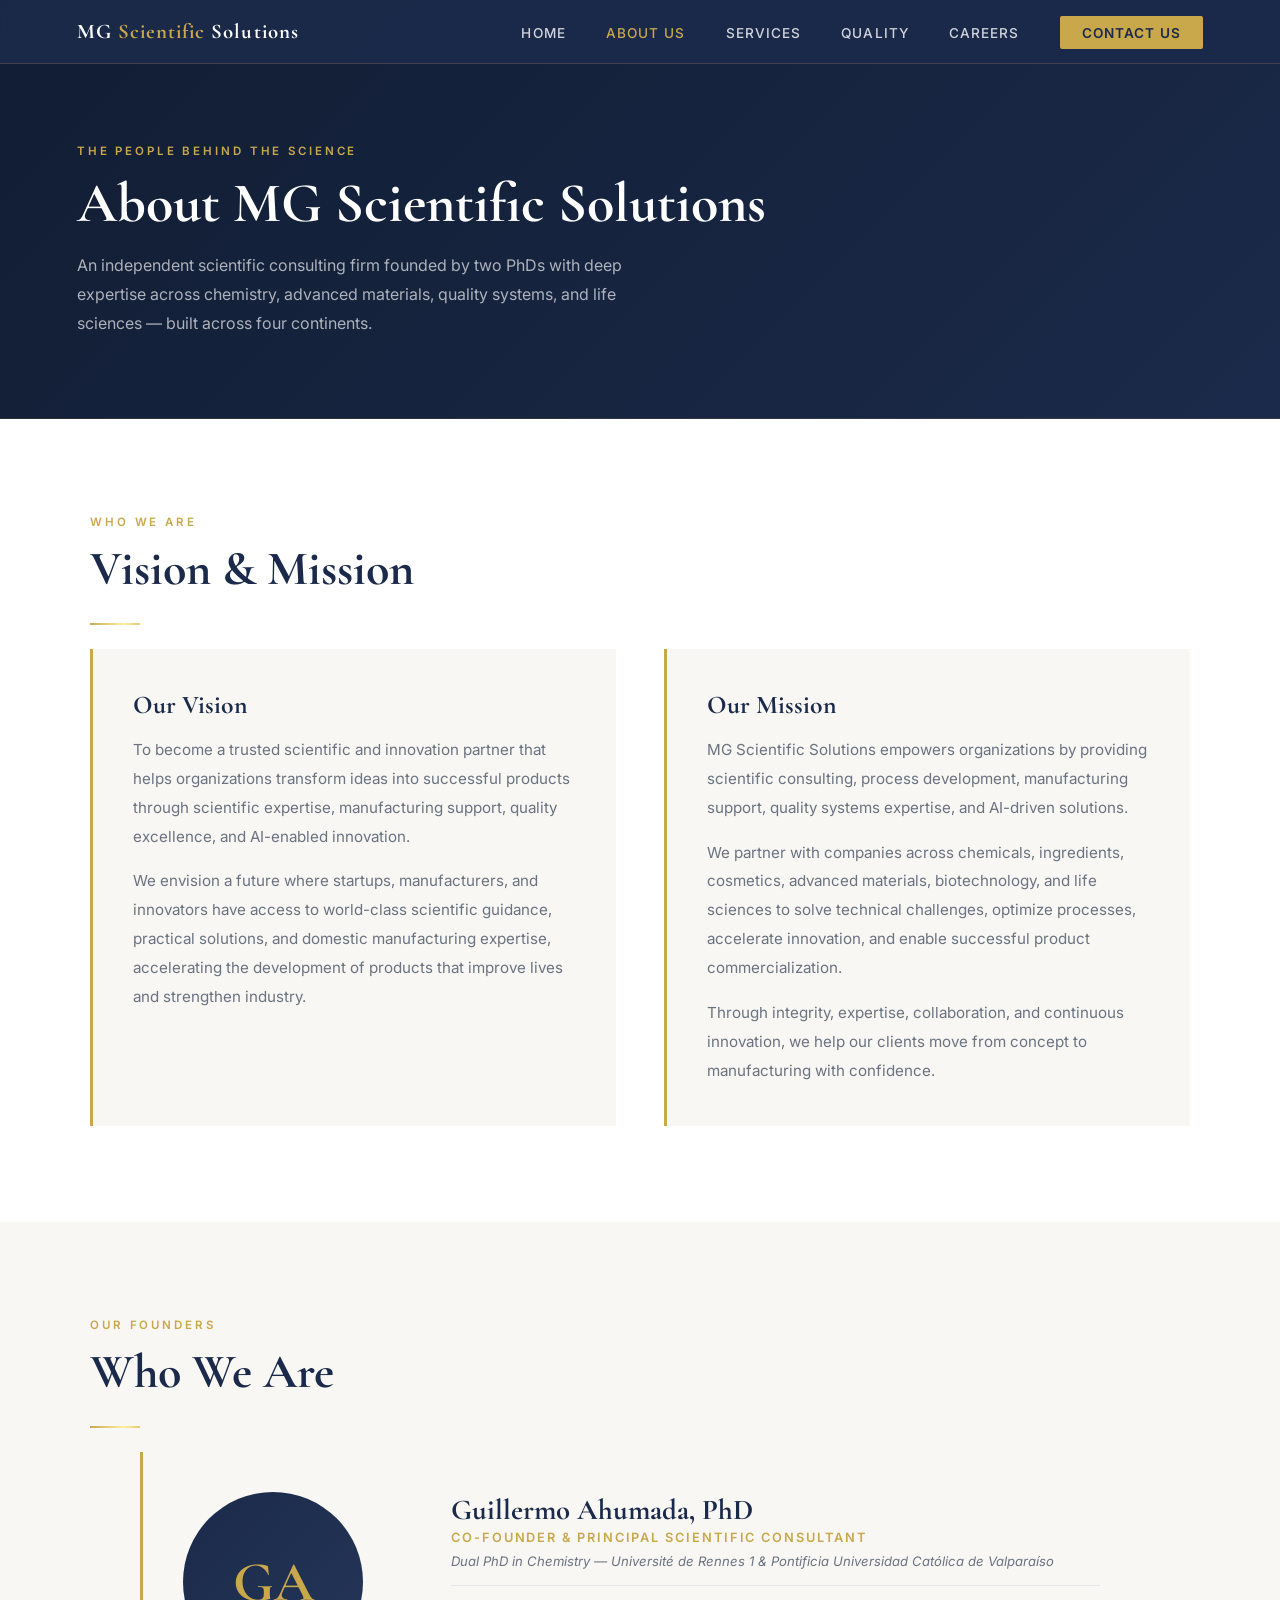
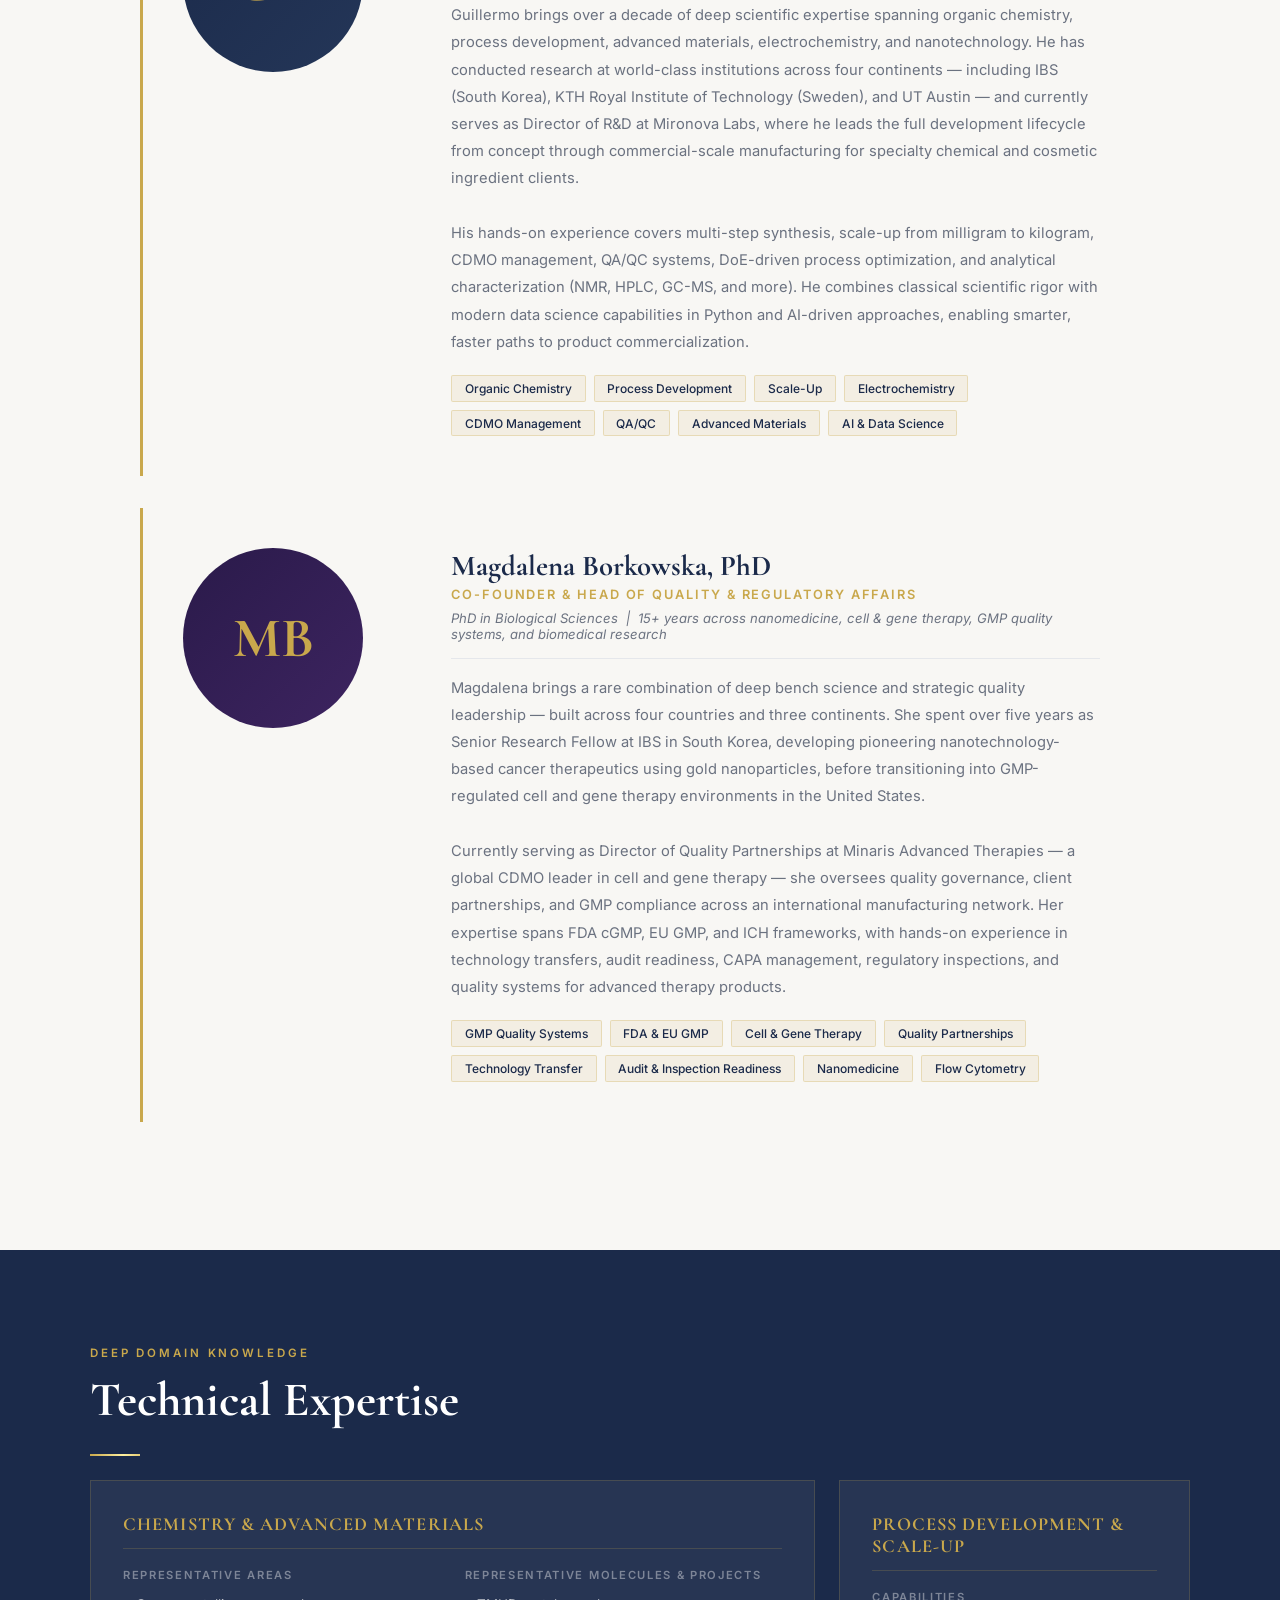
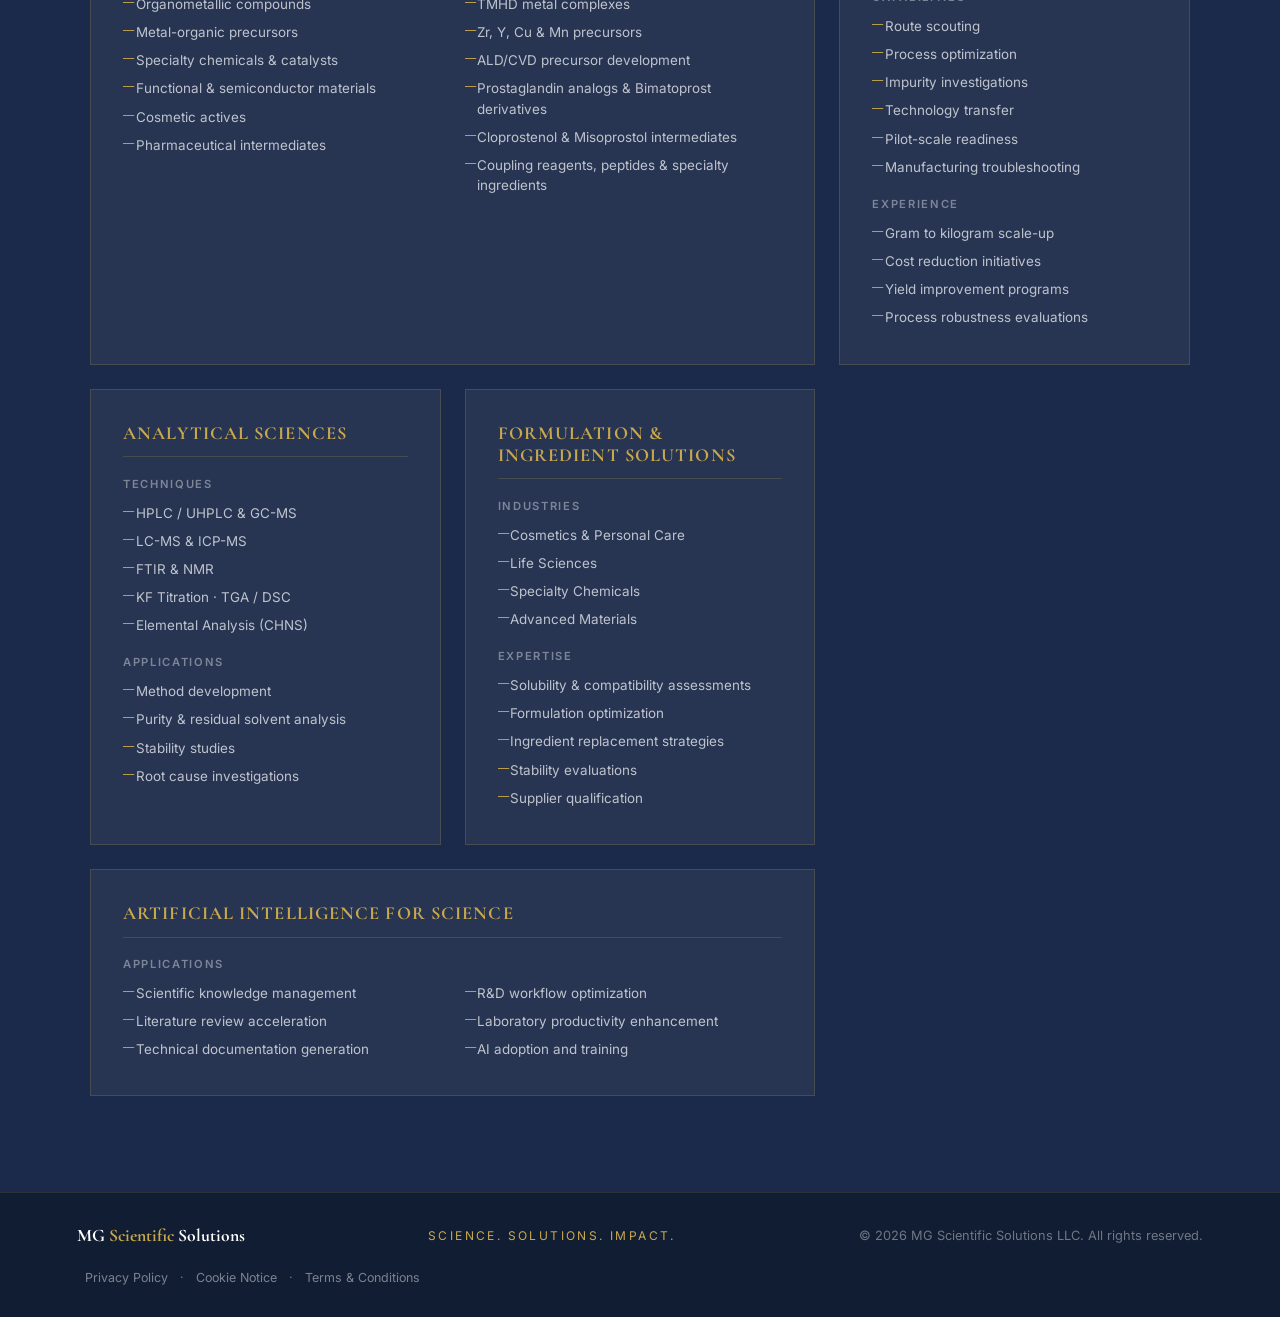
==== commit 3f1e660f: "Add Careers page and update nav across all pages" ====
--- a/about.html
+++ b/about.html
@@ -26,6 +26,7 @@
       <li><a href="about.html" class="active">About Us</a></li>
       <li><a href="services.html">Services</a></li>
       <li><a href="quality.html">Quality</a></li>
+      <li><a href="careers.html">Careers</a></li>
       <li><a href="contact.html" class="nav-cta">Contact Us</a></li>
     </ul>
   </nav>
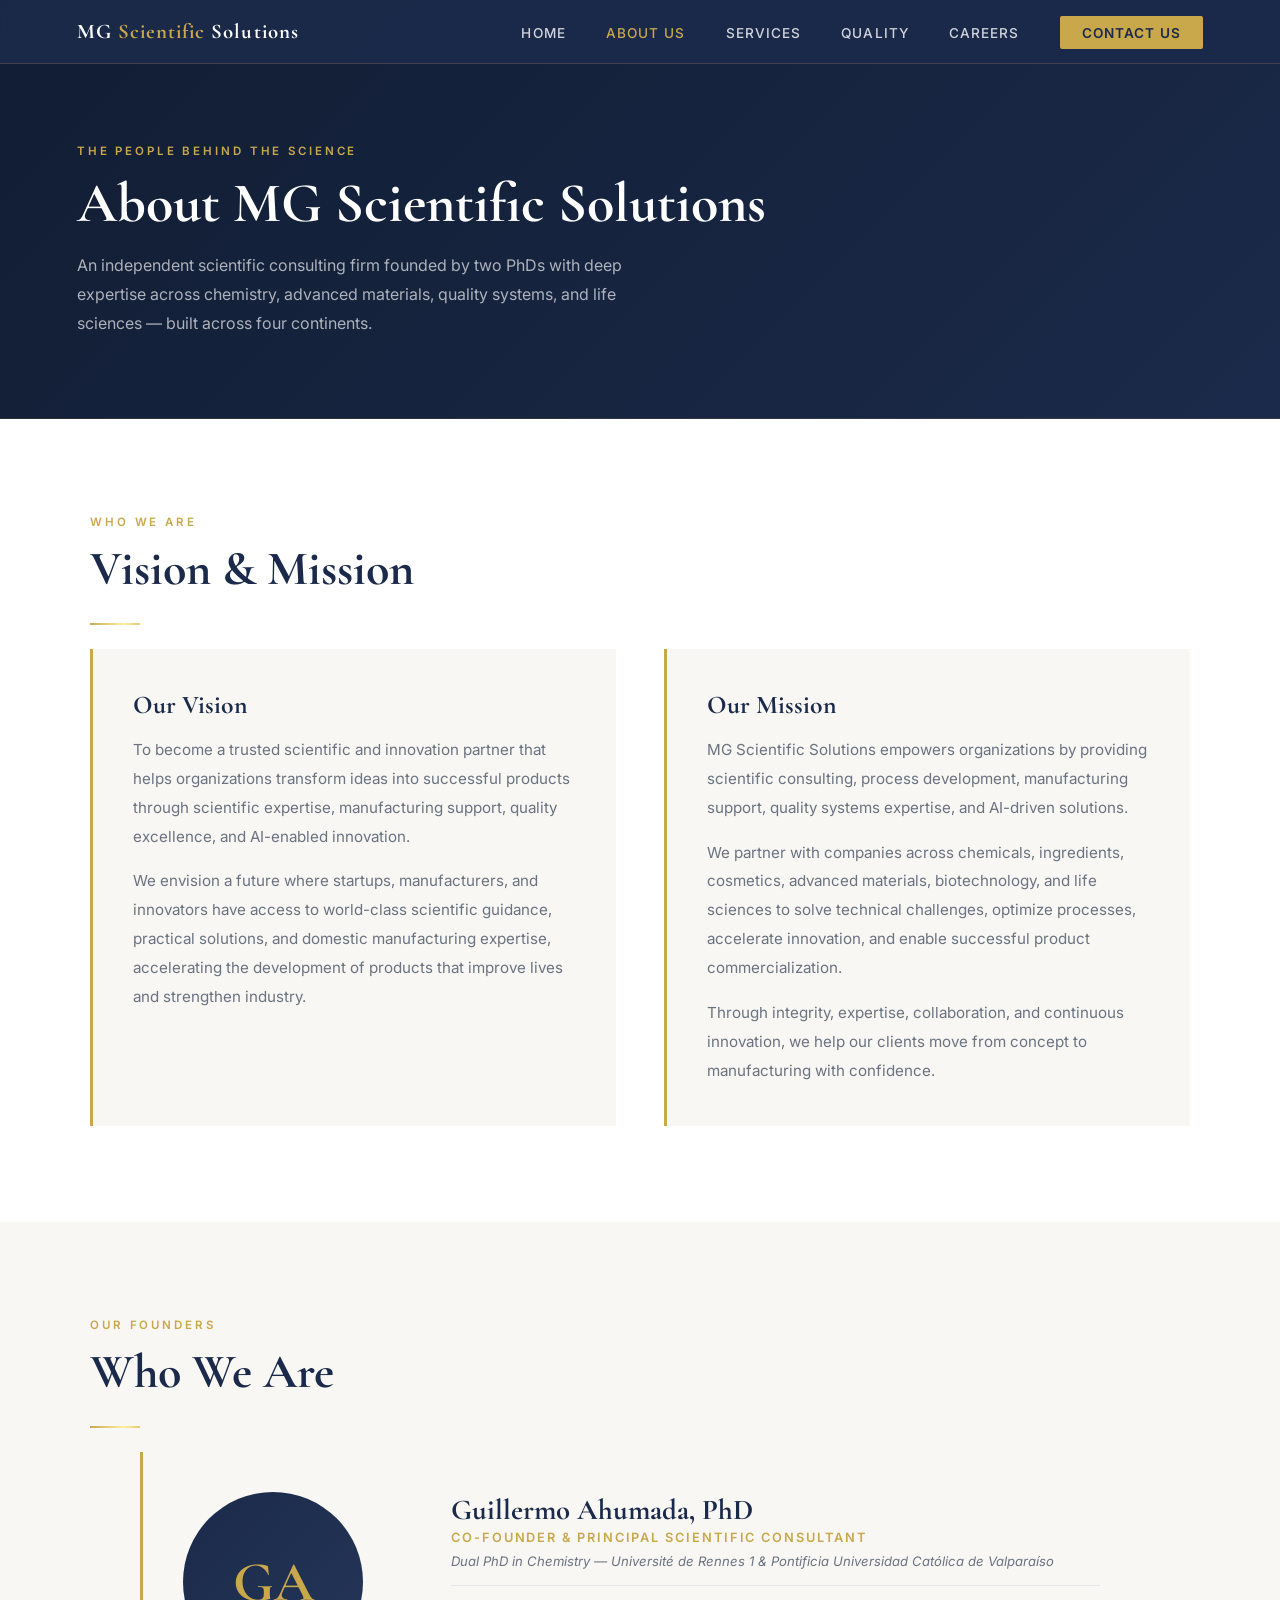
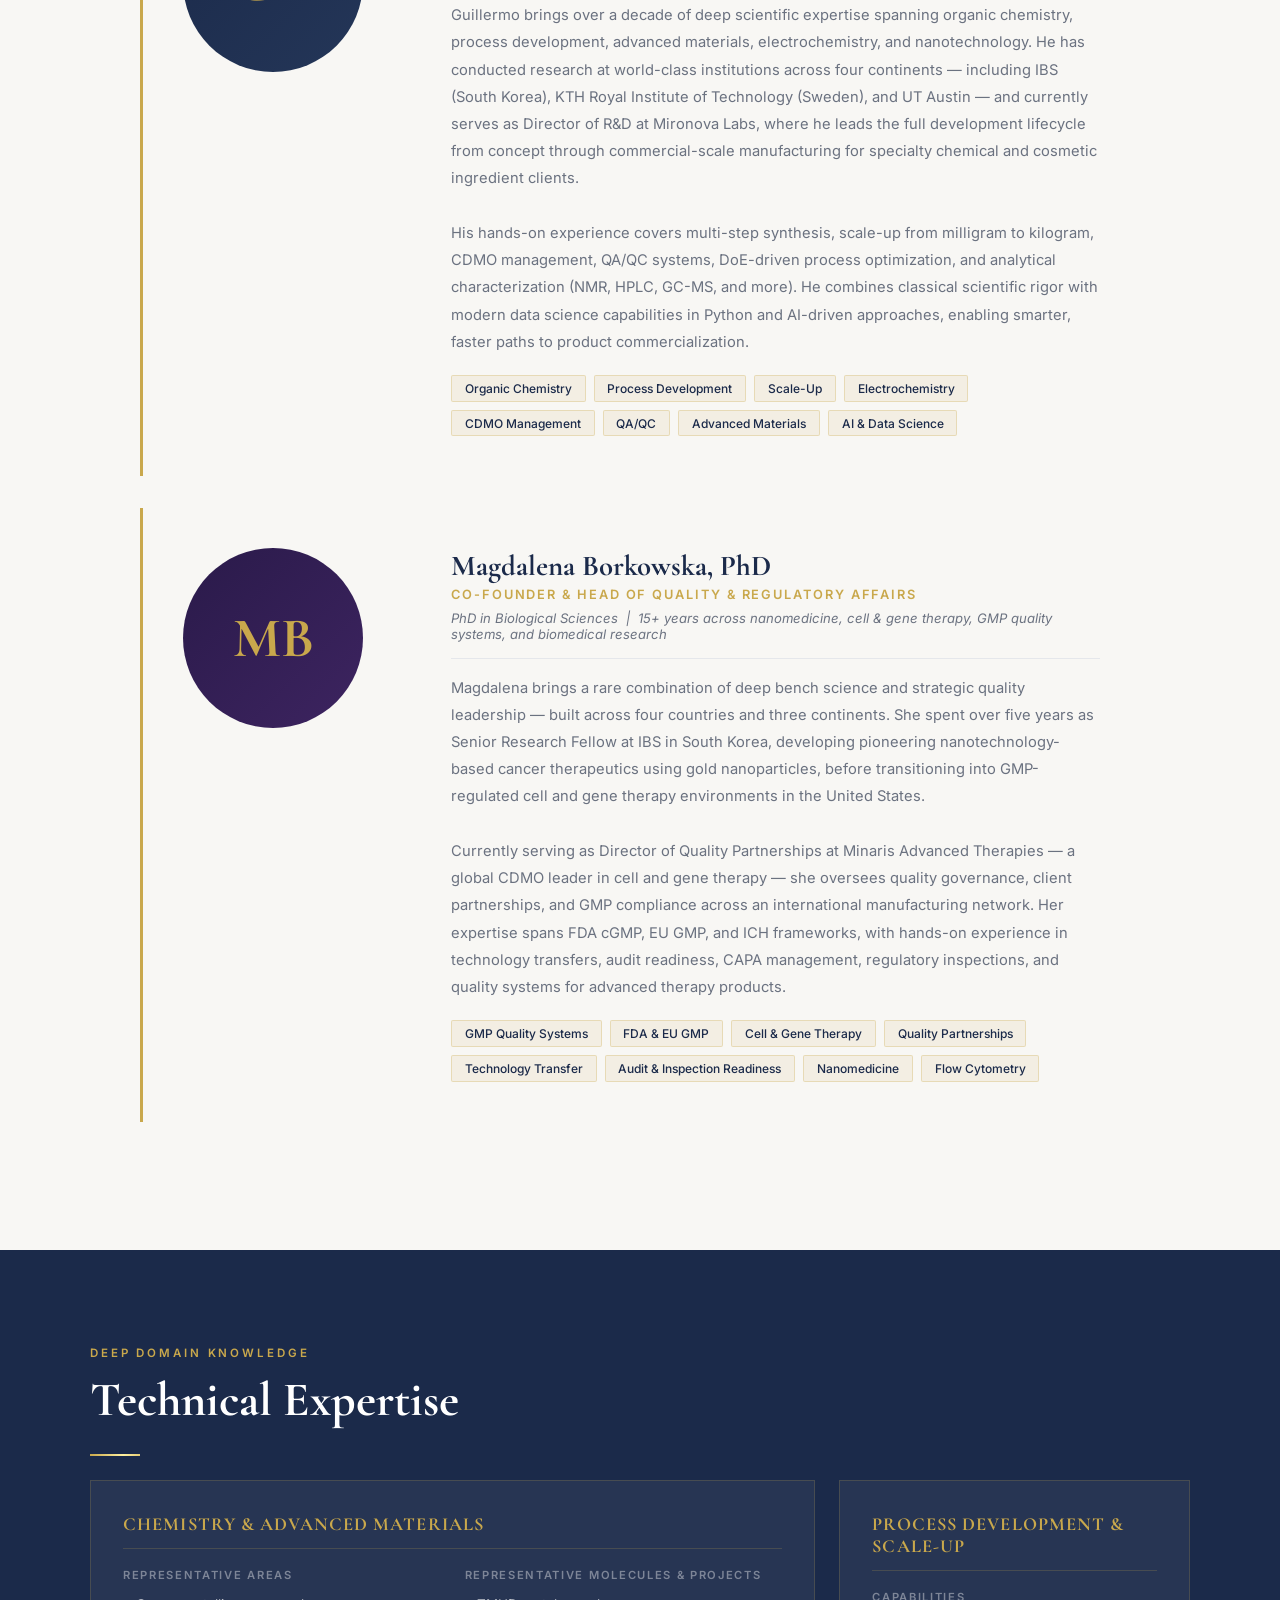
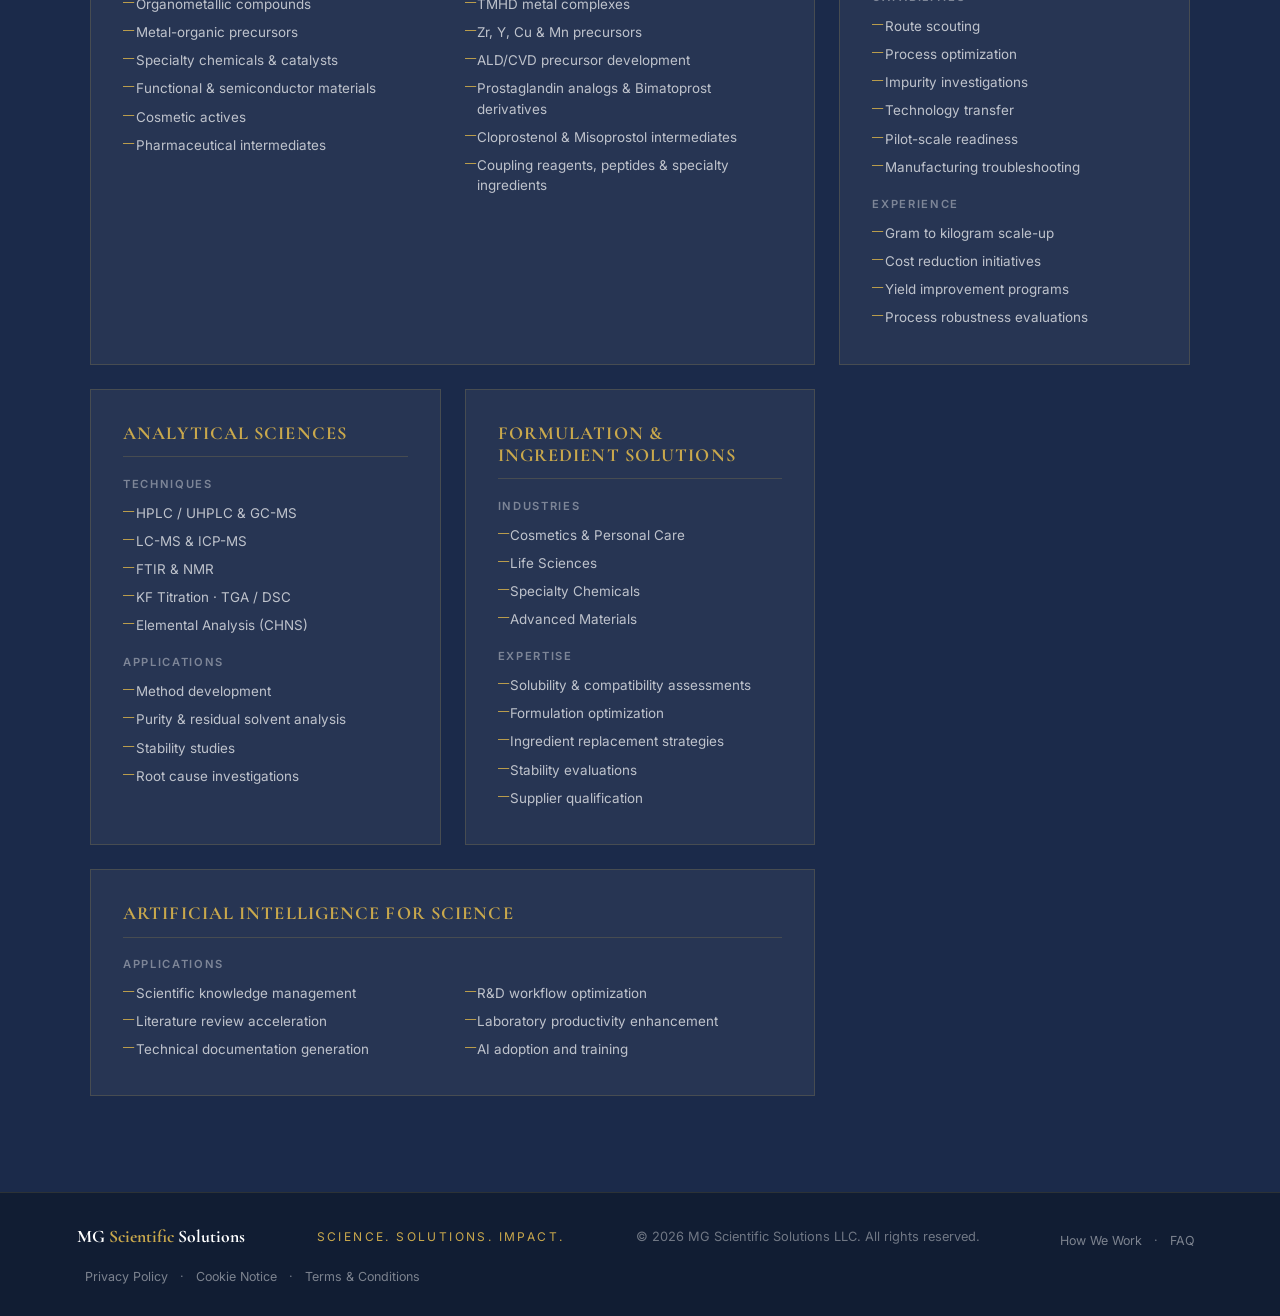
==== commit 3fb4e67d: "SEO metadata sweep, FAQ page, How We Work page, sitemap, robots.txt, llms.txt, footer links" ====
--- a/about.html
+++ b/about.html
@@ -1,4 +1,4 @@
-<!DOCTYPE html>
+﻿<!DOCTYPE html>
 <html lang="en">
 <head>
   <meta charset="UTF-8" />
@@ -6,6 +6,15 @@
   <title>About Us | MG Scientific Solutions</title>
   <meta name="description" content="Meet the team behind MG Scientific Solutions — Guillermo Ahumada and Magdalena Borkowska, two PhDs with 15+ years of experience across chemistry, advanced materials, quality systems, and cell & gene therapy." />
   <meta name="robots" content="index, follow" />
+  <link rel="canonical" href="https://mgscientificsolutions.com/about.html" />
+  <meta property="og:type" content="website" />
+  <meta property="og:url" content="https://mgscientificsolutions.com/about.html" />
+  <meta property="og:title" content="About Us | MG Scientific Solutions" />
+  <meta property="og:description" content="Meet Guillermo Ahumada and Magdalena Borkowska — two PhDs with 15+ years of experience in chemistry, advanced materials, quality systems, and life sciences." />
+  <meta property="og:site_name" content="MG Scientific Solutions" />
+  <meta name="twitter:card" content="summary_large_image" />
+  <meta name="twitter:title" content="About Us | MG Scientific Solutions" />
+  <meta name="twitter:description" content="Meet the team behind MG Scientific Solutions — independent scientific consultants with global research and industry experience." />
   <link href="https://fonts.googleapis.com/css2?family=Cormorant+Garamond:wght@400;600;700&family=Inter:wght@300;400;500;600&display=swap" rel="stylesheet" />
   <link rel="stylesheet" href="styles.css" />
   <style>
@@ -231,6 +240,10 @@
     <p class="footer-tagline">Science. Solutions. Impact.</p>
     <p>&copy; 2026 MG Scientific Solutions LLC. All rights reserved.</p>
     <p style="margin-top:0.5rem; font-size:0.78rem;">
+      <a href="how-we-work.html" style="color:rgba(255,255,255,0.45); text-decoration:none; margin:0 0.5rem;">How We Work</a> ·
+      <a href="faq.html" style="color:rgba(255,255,255,0.45); text-decoration:none; margin:0 0.5rem;">FAQ</a>
+    </p>
+    <p style="margin-top:0.3rem; font-size:0.78rem;">
       <a href="privacy.html" style="color:rgba(255,255,255,0.45); text-decoration:none; margin:0 0.5rem;">Privacy Policy</a> ·
       <a href="cookies.html" style="color:rgba(255,255,255,0.45); text-decoration:none; margin:0 0.5rem;">Cookie Notice</a> ·
       <a href="terms.html" style="color:rgba(255,255,255,0.45); text-decoration:none; margin:0 0.5rem;">Terms &amp; Conditions</a>
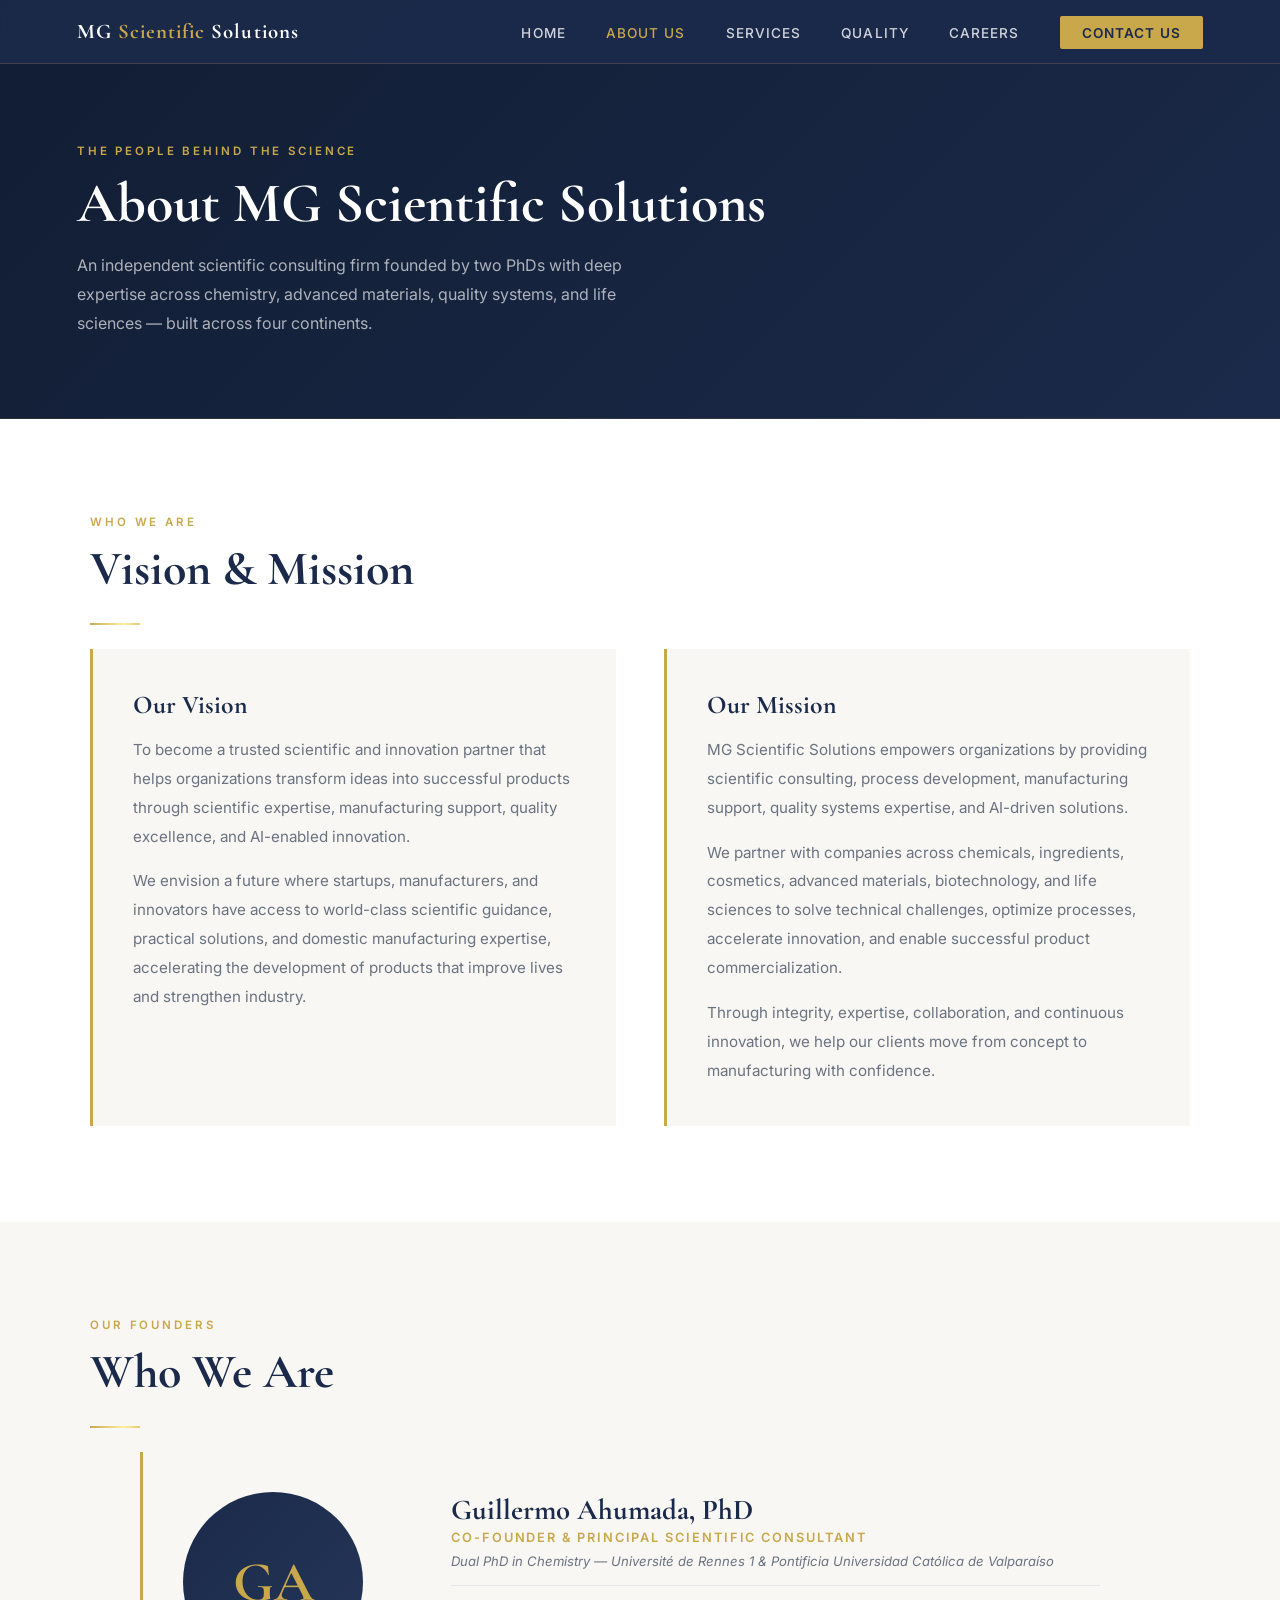
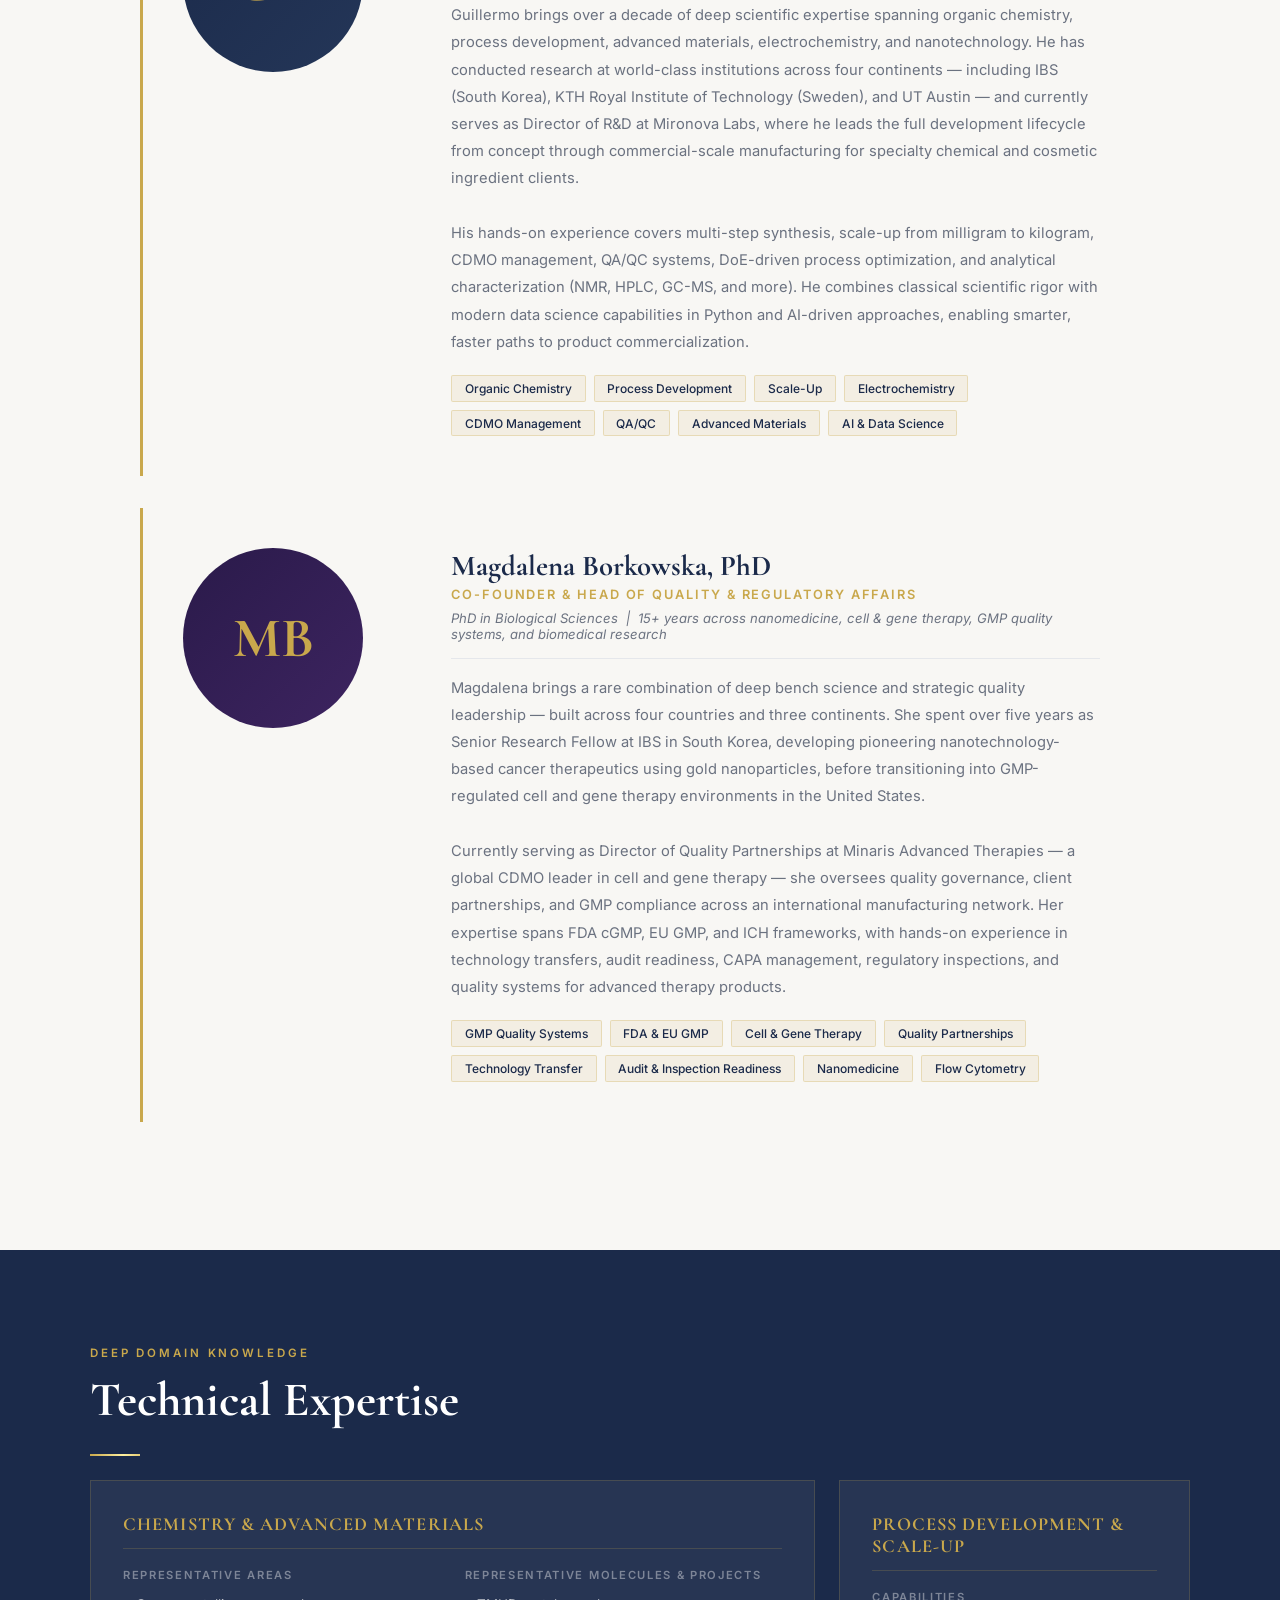
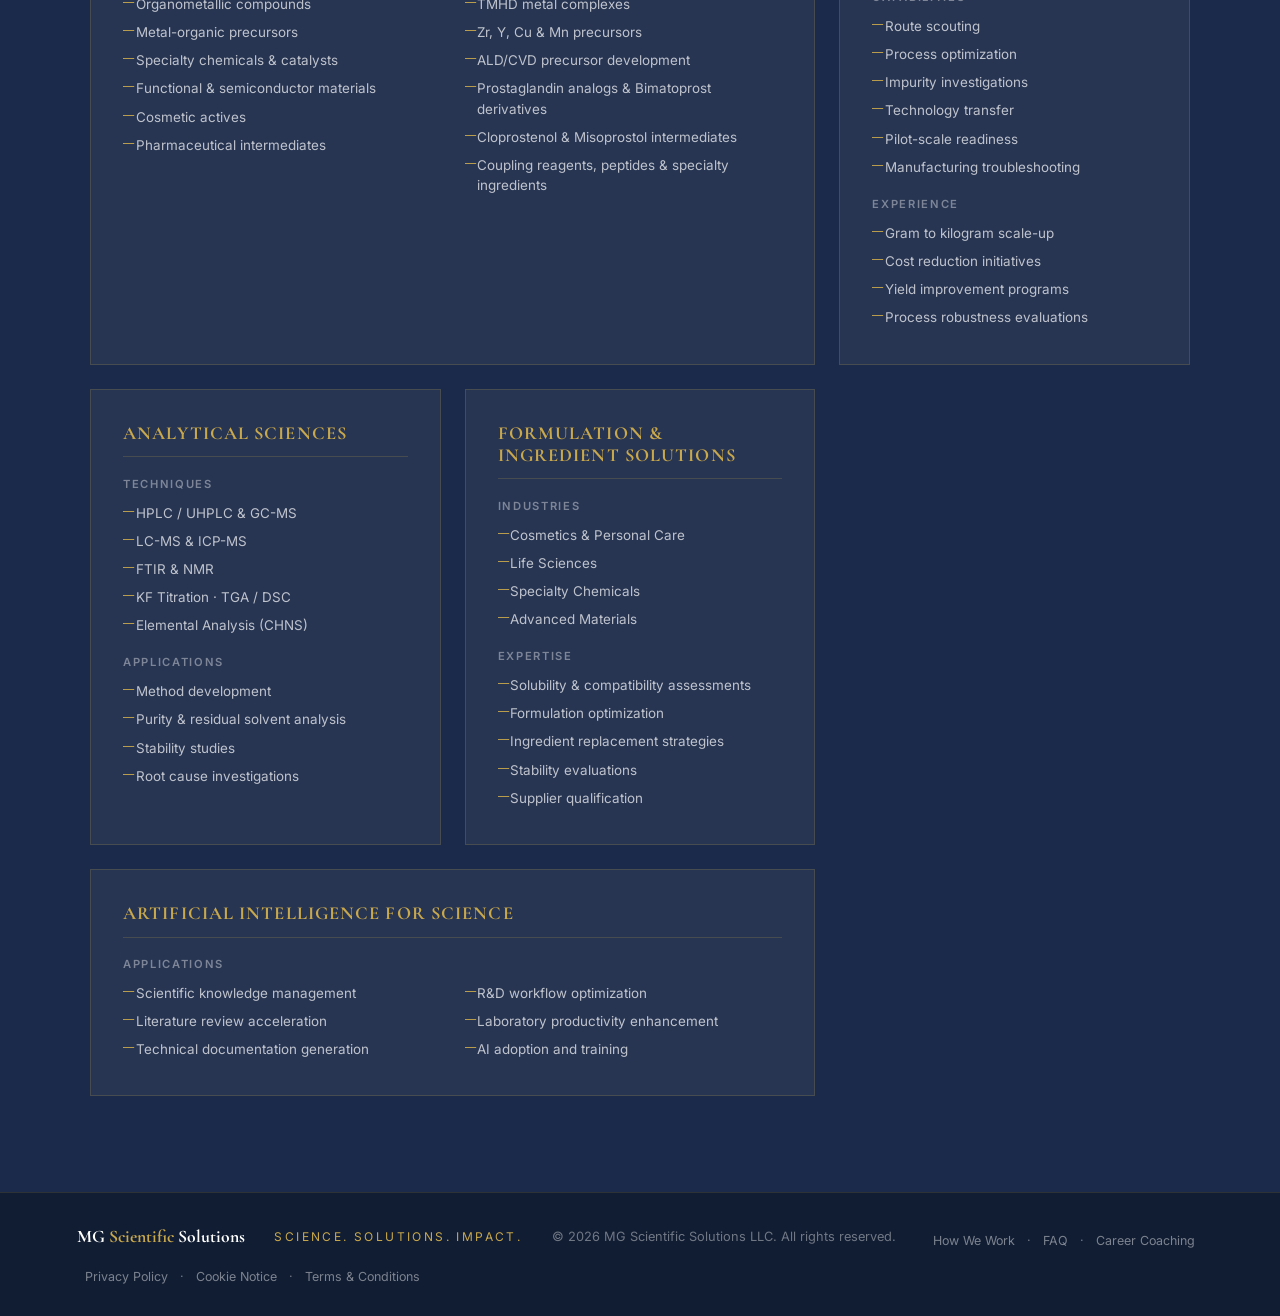
==== commit 29ede652: "Add Career Coaching page, update footer links and sitemap" ====
--- a/about.html
+++ b/about.html
@@ -241,7 +241,8 @@
     <p>&copy; 2026 MG Scientific Solutions LLC. All rights reserved.</p>
     <p style="margin-top:0.5rem; font-size:0.78rem;">
       <a href="how-we-work.html" style="color:rgba(255,255,255,0.45); text-decoration:none; margin:0 0.5rem;">How We Work</a> ·
-      <a href="faq.html" style="color:rgba(255,255,255,0.45); text-decoration:none; margin:0 0.5rem;">FAQ</a>
+      <a href="faq.html" style="color:rgba(255,255,255,0.45); text-decoration:none; margin:0 0.5rem;">FAQ</a> ·
+      <a href="coaching.html" style="color:rgba(255,255,255,0.45); text-decoration:none; margin:0 0.5rem;">Career Coaching</a>
     </p>
     <p style="margin-top:0.3rem; font-size:0.78rem;">
       <a href="privacy.html" style="color:rgba(255,255,255,0.45); text-decoration:none; margin:0 0.5rem;">Privacy Policy</a> ·
